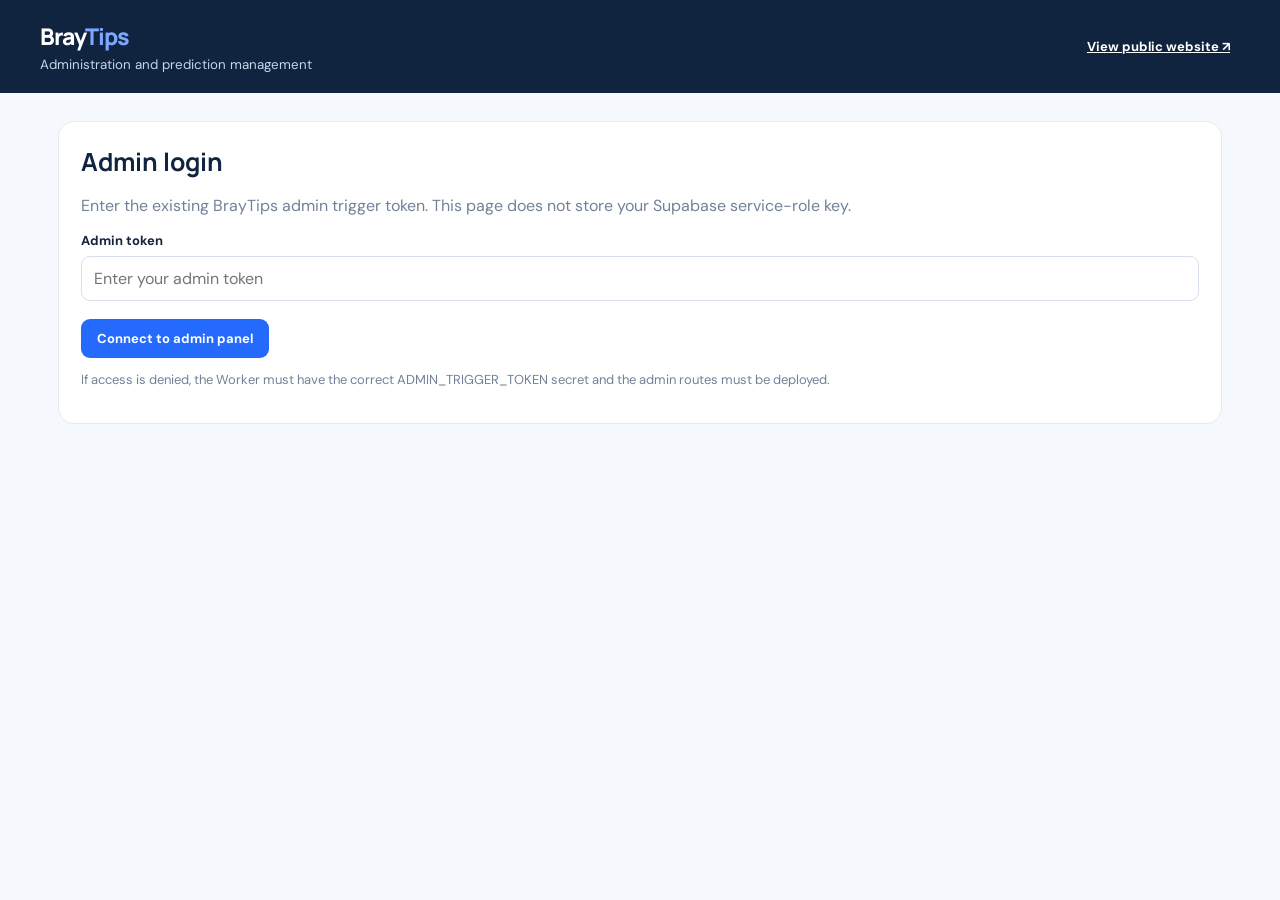
==== admin.html @ ca031e4a "Add files via upload" ====
<!DOCTYPE html>
<html lang="en">
<head>
<meta charset="UTF-8">
<meta name="viewport" content="width=device-width, initial-scale=1.0">
<title>BrayTips | Admin Panel</title>

<link rel="preconnect" href="https://fonts.googleapis.com">
<link rel="preconnect" href="https://fonts.gstatic.com" crossorigin>
<link href="https://fonts.googleapis.com/css2?family=DM+Sans:wght@400;500;600;700&family=Manrope:wght@400;500;600;700;800&display=swap" rel="stylesheet">

<style>
:root {
  --navy: #10233f;
  --navy2: #18395f;
  --blue: #246bfd;
  --blue-light: #eaf1ff;
  --ink: #15243a;
  --muted: #738198;
  --line: #e5ebf3;
  --surface: #ffffff;
  --page: #f5f8fc;
  --green: #16865c;
  --green-light: #e7f8ef;
  --red: #c63838;
  --red-light: #fff0f0;
  --amber: #a66a00;
  --amber-light: #fff5dc;
}

* { box-sizing: border-box; }

body {
  margin: 0;
  background: var(--page);
  color: var(--ink);
  font-family: "DM Sans", sans-serif;
}

button, input, select, textarea { font: inherit; }

button { cursor: pointer; }

.topbar {
  background: var(--navy);
  color: white;
  padding: 20px;
}

.topbar-inner {
  max-width: 1200px;
  margin: auto;
  display: flex;
  justify-content: space-between;
  align-items: center;
  gap: 16px;
  flex-wrap: wrap;
}

.brand {
  font: 800 23px "Manrope", sans-serif;
  letter-spacing: -0.8px;
}

.brand span { color: #7da7ff; }

.topbar small {
  display: block;
  margin-top: 4px;
  color: #c7d5e9;
}

.container {
  max-width: 1200px;
  margin: 28px auto;
  padding: 0 18px 40px;
}

.panel {
  background: var(--surface);
  border: 1px solid var(--line);
  border-radius: 16px;
  padding: 22px;
  margin-bottom: 22px;
}

h1, h2, h3 {
  font-family: "Manrope", sans-serif;
  color: var(--navy);
}

h1 { font-size: 25px; margin: 0 0 8px; }
h2 { font-size: 19px; margin: 0 0 18px; }
h3 { font-size: 15px; margin: 0 0 12px; }

.muted { color: var(--muted); }
.small { font-size: 13px; }

.grid {
  display: grid;
  grid-template-columns: repeat(3, minmax(0, 1fr));
  gap: 14px;
}

.stat {
  border: 1px solid var(--line);
  border-radius: 12px;
  padding: 16px;
  background: #fff;
}

.stat-label {
  color: var(--muted);
  font-size: 13px;
}

.stat-value {
  margin-top: 7px;
  font: 800 26px "Manrope", sans-serif;
  color: var(--navy);
}

.form-grid {
  display: grid;
  grid-template-columns: repeat(2, minmax(0, 1fr));
  gap: 16px;
}

.field {
  display: flex;
  flex-direction: column;
  gap: 7px;
  min-width: 0;
}

.field.full { grid-column: 1 / -1; }

label {
  font-size: 13px;
  font-weight: 700;
  color: var(--ink);
}

input, select, textarea {
  width: 100%;
  min-width: 0;
  border: 1px solid #d8e0eb;
  border-radius: 9px;
  padding: 11px 12px;
  background: white;
  color: var(--ink);
  outline: none;
}

input:focus, select:focus, textarea:focus {
  border-color: var(--blue);
  box-shadow: 0 0 0 3px rgba(36,107,253,.1);
}

textarea {
  resize: vertical;
  min-height: 90px;
}

.check-row {
  display: flex;
  align-items: center;
  gap: 10px;
}

.check-row input {
  width: 18px;
  height: 18px;
}

.check-row label { font-size: 14px; }

.actions {
  display: flex;
  gap: 10px;
  flex-wrap: wrap;
  margin-top: 18px;
}

.btn {
  border: 0;
  border-radius: 9px;
  padding: 11px 16px;
  font-weight: 700;
  font-size: 13px;
}

.btn-primary { background: var(--blue); color: white; }
.btn-primary:hover { background: #1456db; }
.btn-dark { background: var(--navy); color: white; }
.btn-light { background: var(--blue-light); color: var(--navy); }
.btn-success { background: var(--green-light); color: var(--green); }
.btn-danger { background: var(--red-light); color: var(--red); }
.btn:disabled { opacity: .5; cursor: not-allowed; }

.notice {
  padding: 12px 14px;
  border-radius: 10px;
  margin-bottom: 18px;
  font-size: 14px;
  display: none;
  overflow-wrap: anywhere;
}

.notice.success { display: block; background: var(--green-light); color: var(--green); }
.notice.error { display: block; background: var(--red-light); color: var(--red); }
.notice.info { display: block; background: var(--blue-light); color: var(--navy); }

.toolbar {
  display: flex;
  gap: 12px;
  align-items: center;
  justify-content: space-between;
  flex-wrap: wrap;
  margin-bottom: 16px;
}

.toolbar input, .toolbar select { max-width: 300px; }

.table-wrap {
  width: 100%;
  overflow-x: auto;
}

table {
  width: 100%;
  border-collapse: collapse;
  font-size: 13px;
}

th, td {
  text-align: left;
  padding: 13px 12px;
  border-bottom: 1px solid var(--line);
  vertical-align: top;
}

th {
  color: var(--muted);
  background: #f8faff;
  font-size: 11px;
  text-transform: uppercase;
  letter-spacing: .5px;
}

td { overflow-wrap: anywhere; }

.badge {
  display: inline-block;
  border-radius: 999px;
  padding: 5px 9px;
  font-size: 11px;
  font-weight: 800;
  white-space: nowrap;
}

.badge-pending { background: var(--amber-light); color: var(--amber); }
.badge-won { background: var(--green-light); color: var(--green); }
.badge-lost { background: var(--red-light); color: var(--red); }
.badge-void { background: #edf0f5; color: #536174; }
.badge-published { background: var(--green-light); color: var(--green); }
.badge-draft { background: #edf0f5; color: #536174; }

.card-list {
  display: grid;
  grid-template-columns: repeat(2, minmax(0, 1fr));
  gap: 14px;
}

.prediction-card {
  border: 1px solid var(--line);
  border-radius: 12px;
  padding: 16px;
  min-width: 0;
}

.prediction-card .selection {
  font: 800 17px "Manrope", sans-serif;
  margin: 8px 0;
  overflow-wrap: anywhere;
}

.prediction-card .meta {
  color: var(--muted);
  font-size: 12px;
  line-height: 1.8;
}

.card-actions {
  display: flex;
  flex-wrap: wrap;
  gap: 7px;
  margin-top: 13px;
}

.card-actions .btn { padding: 9px 11px; }

.hidden { display: none !important; }

hr {
  border: 0;
  border-top: 1px solid var(--line);
  margin: 20px 0;
}

@media (max-width: 700px) {
  .grid, .form-grid, .card-list { grid-template-columns: 1fr; }
  .field.full { grid-column: auto; }
  .panel { padding: 16px; }
  .container { padding: 0 12px 28px; margin-top: 16px; }
  h1 { font-size: 22px; }
}
</style>
</head>

<body>

<header class="topbar">
  <div class="topbar-inner">
    <div>
      <div class="brand">Bray<span>Tips</span></div>
      <small>Administration and prediction management</small>
    </div>

    <div class="actions" style="margin:0">
      <a href="/" style="color:white;font-size:13px;font-weight:700;padding:10px">
        View public website ↗
      </a>
      <button class="btn btn-light hidden" id="logoutButton" type="button">
        Log out
      </button>
    </div>
  </div>
</header>

<main class="container">

  <div id="notice" class="notice" role="status" aria-live="polite"></div>

  <!-- LOGIN -->
  <section class="panel" id="loginPanel">
    <h1>Admin login</h1>
    <p class="muted">
      Enter the existing BrayTips admin trigger token.
      This page does not store your Supabase service-role key.
    </p>

    <form id="loginForm">
      <div class="field">
        <label for="adminToken">Admin token</label>
        <input id="adminToken" type="password" required
          autocomplete="current-password"
          placeholder="Enter your admin token">
      </div>

      <div class="actions">
        <button class="btn btn-primary" type="submit">Connect to admin panel</button>
      </div>
    </form>

    <p class="small muted">
      If access is denied, the Worker must have the correct
      ADMIN_TRIGGER_TOKEN secret and the admin routes must be deployed.
    </p>
  </section>

  <!-- ADMIN -->
  <div id="adminPanel" class="hidden">

    <section class="panel">
      <h1>Admin dashboard</h1>
      <p class="muted">
        Manage predictions, publication status and match outcomes.
      </p>

      <div class="grid">
        <div class="stat">
          <div class="stat-label">Fixtures available</div>
          <div class="stat-value" id="statMatches">—</div>
        </div>
        <div class="stat">
          <div class="stat-label">Total predictions</div>
          <div class="stat-value" id="statPredictions">—</div>
        </div>
        <div class="stat">
          <div class="stat-label">Published predictions</div>
          <div class="stat-value" id="statPublished">—</div>
        </div>
      </div>

      <div class="actions">
        <button class="btn btn-light" id="refreshButton" type="button">
          Refresh data
        </button>
      </div>
    </section>

    <!-- CREATE / EDIT -->
    <section class="panel" id="editorPanel">
      <h2 id="formTitle">Create prediction</h2>

      <form id="predictionForm">
        <input type="hidden" id="predictionId">

        <div class="form-grid">

          <div class="field full">
            <label for="matchId">Fixture (optional)</label>
            <select id="matchId">
              <option value="">No fixture linked</option>
            </select>
          </div>

          <div class="field">
            <label for="predictionDate">Prediction date</label>
            <input type="date" id="predictionDate" required>
          </div>

          <div class="field">
            <label for="category">Category</label>
            <select id="category" required>
              <option value="winner_team">Match result / team market</option>
              <option value="over_under">Over / under goals</option>
              <option value="other">Other market</option>
            </select>
          </div>

          <div class="field">
            <label for="market">Market</label>
            <input id="market" required
              placeholder="e.g. Double chance">
          </div>

          <div class="field">
            <label for="selection">Prediction / selection</label>
            <input id="selection" required
              placeholder="e.g. Home team or draw">
          </div>

          <div class="field">
            <label for="odds">Decimal odds</label>
            <input id="odds" type="number" min="1.01"
              step="0.01" placeholder="e.g. 1.35">
          </div>

          <div class="field">
            <label for="probability">Estimated probability (%)</label>
            <input id="probability" type="number" min="0"
              max="100" step="0.1" placeholder="e.g. 72">
          </div>

          <div class="field">
            <label for="confidence">Confidence label</label>
            <select id="confidence">
              <option value="">Not specified</option>
              <option value="Low">Low</option>
              <option value="Medium">Medium</option>
              <option value="High">High</option>
            </select>
          </div>

          <div class="field">
            <label for="result">Result</label>
            <select id="result">
              <option value="pending">Pending</option>
              <option value="won">Won</option>
              <option value="lost">Lost</option>
              <option value="void">Void</option>
            </select>
          </div>

          <div class="field full">
            <label for="reasoning">Analysis / reasoning</label>
            <textarea id="reasoning"
              placeholder="Explain the statistical reasoning supporting this prediction."></textarea>
          </div>

          <div class="field full">
            <div class="check-row">
              <input type="checkbox" id="published">
              <label for="published">Publish this prediction on the public website</label>
            </div>
          </div>

        </div>

        <div class="actions">
          <button class="btn btn-primary" id="saveButton" type="submit">
            Save prediction
          </button>
          <button class="btn btn-light" id="clearButton" type="button">
            Clear form
          </button>
        </div>
      </form>
    </section>

    <!-- PREDICTION LIST -->
    <section class="panel">
      <h2>Manage predictions</h2>

      <div class="toolbar">
        <input id="searchInput" type="search"
          placeholder="Search selection, market or team">

        <select id="statusFilter" aria-label="Filter predictions">
          <option value="all">All predictions</option>
          <option value="published">Published</option>
          <option value="draft">Drafts</option>
          <option value="pending">Pending</option>
          <option value="won">Won</option>
          <option value="lost">Lost</option>
          <option value="void">Void</option>
        </select>
      </div>

      <div id="predictionList" class="card-list">
        <p class="muted">Connect to load predictions.</p>
      </div>
    </section>

    <!-- FIXTURES -->
    <section class="panel">
      <h2>Available fixtures</h2>
      <p class="muted small">
        Imported fixtures can be linked to predictions through the form above.
      </p>
      <div class="table-wrap">
        <table>
          <thead>
            <tr>
              <th>Fixture</th>
              <th>League</th>
              <th>Kickoff</th>
            </tr>
          </thead>
          <tbody id="fixtureList">
            <tr><td colspan="3">Connect to load fixtures.</td></tr>
          </tbody>
        </table>
      </div>
    </section>

  </div>
</main>

<script>
"use strict";

/*
 * BrayTips admin frontend.
 * The Worker remains responsible for authentication and database access.
 */
const API_BASE = "https://braytips-api.mushbrayden.workers.dev";

const $ = id => document.getElementById(id);

const state = {
  token: "",
  matches: [],
  predictions: [],
  slips: [],
  selections: []
};

function escapeHTML(value) {
  return String(value ?? "").replace(/[&<>"']/g, char => ({
    "&": "&amp;",
    "<": "&lt;",
    ">": "&gt;",
    '"': "&quot;",
    "'": "&#39;"
  })[char]);
}

function showNotice(message, type = "info") {
  const el = $("notice");
  el.textContent = message;
  el.className = "notice " + type;
  el.scrollIntoView({ behavior: "smooth", block: "nearest" });
}

function clearNotice() {
  $("notice").className = "notice";
  $("notice").textContent = "";
}

function formatDate(value) {
  if (!value) return "Not specified";

  const date = new Date(value);

  if (Number.isNaN(date.getTime())) return String(value);

  return date.toLocaleString("en-KE", {
    dateStyle: "medium",
    timeStyle: "short",
    timeZone: "Africa/Nairobi"
  });
}

function localDateString() {
  const parts = new Intl.DateTimeFormat("en-CA", {
    timeZone: "Africa/Nairobi",
    year: "numeric",
    month: "2-digit",
    day: "2-digit"
  }).formatToParts(new Date());

  const p = Object.fromEntries(parts.map(x => [x.type, x.value]));
  return `${p.year}-${p.month}-${p.day}`;
}

async function api(path, options = {}) {
  const headers = {
    "Content-Type": "application/json",
    ...(options.headers || {})
  };

  if (state.token) {
    headers["x-admin-token"] = state.token;
  }

  const response = await fetch(API_BASE + path, {
    ...options,
    headers
  });

  const text = await response.text();
  let data = {};

  try {
    data = text ? JSON.parse(text) : {};
  } catch {
    throw new Error("The Worker returned an invalid response.");
  }

  if (!response.ok || data.success === false) {
    throw new Error(data.error || data.message ||
      `Request failed (${response.status}).`);
  }

  return data;
}

function normalizeMatch(match) {
  return {
    ...match,
    id: match.id,
    home_team: match.home_team || "Home team",
    away_team: match.away_team || "Away team",
    league_name: match.league_name || "Unknown league"
  };
}

function normalizePrediction(prediction) {
  return {
    ...prediction,
    is_published: prediction.is_published === true ||
      prediction.is_published === "true",
    result: prediction.result || "pending"
  };
}

function getMatch(matchId) {
  return state.matches.find(m => String(m.id) === String(matchId));
}

function matchName(matchId) {
  const match = getMatch(matchId);

  return match
    ? `${match.home_team} vs ${match.away_team}`
    : "No linked fixture";
}

function badgeResult(result) {
  const allowed = ["pending", "won", "lost", "void"];
  const safeResult = allowed.includes(result) ? result : "pending";

  return `<span class="badge badge-${safeResult}">${safeResult.toUpperCase()}</span>`;
}

function badgePublication(published) {
  return published
    ? '<span class="badge badge-published">PUBLISHED</span>'
    : '<span class="badge badge-draft">DRAFT</span>';
}

function renderStats() {
  $("statMatches").textContent = state.matches.length;
  $("statPredictions").textContent = state.predictions.length;
  $("statPublished").textContent =
    state.predictions.filter(p => p.is_published).length;
}

function renderMatchOptions() {
  const select = $("matchId");
  const current = select.value;

  select.innerHTML =
    '<option value="">No fixture linked</option>' +
    state.matches.map(m => `
      <option value="${escapeHTML(m.id)}">
        ${escapeHTML(m.home_team)} vs ${escapeHTML(m.away_team)}
        — ${escapeHTML(m.league_name)}
      </option>
    `).join("");

  if (current) select.value = current;
}

function renderFixtures() {
  const tbody = $("fixtureList");

  if (!state.matches.length) {
    tbody.innerHTML =
      '<tr><td colspan="3">No fixtures found.</td></tr>';
    return;
  }

  tbody.innerHTML = state.matches
    .slice()
    .sort((a, b) =>
      new Date(a.kickoff_at || 0) - new Date(b.kickoff_at || 0)
    )
    .slice(0, 100)
    .map(m => `
      <tr>
        <td>
          <strong>${escapeHTML(m.home_team)} vs ${escapeHTML(m.away_team)}</strong>
        </td>
        <td>${escapeHTML(m.league_name)}</td>
        <td>${escapeHTML(formatDate(m.kickoff_at))}</td>
      </tr>
    `).join("");
}

function renderPredictions() {
  const list = $("predictionList");
  const query = $("searchInput").value.trim().toLowerCase();
  const filter = $("statusFilter").value;

  const filtered = state.predictions.filter(p => {
    const text = [
      p.market,
      p.selection,
      p.reasoning,
      matchName(p.match_id)
    ].join(" ").toLowerCase();

    if (query && !text.includes(query)) return false;
    if (filter === "published" && !p.is_published) return false;
    if (filter === "draft" && p.is_published) return false;
    if (["pending", "won", "lost", "void"].includes(filter) &&
        p.result !== filter) return false;

    return true;
  });

  if (!filtered.length) {
    list.innerHTML =
      '<p class="muted">No predictions match this filter.</p>';
    return;
  }

  list.innerHTML = filtered.map(p => `
    <article class="prediction-card">
      <div style="display:flex;justify-content:space-between;gap:8px;flex-wrap:wrap">
        ${badgePublication(p.is_published)}
        ${badgeResult(p.result)}
      </div>

      <div class="selection">${escapeHTML(p.selection)}</div>

      <div class="meta">
        <div><strong>Fixture:</strong> ${escapeHTML(matchName(p.match_id))}</div>
        <div><strong>Market:</strong> ${escapeHTML(p.market)}</div>
        <div><strong>Odds:</strong> ${p.decimal_odds == null
          ? "Not set" : escapeHTML(Number(p.decimal_odds).toFixed(2))}</div>
        <div><strong>Category:</strong> ${escapeHTML(p.category)}</div>
        <div><strong>Confidence:</strong> ${escapeHTML(p.confidence_label || "Not specified")}</div>
        <div><strong>Probability:</strong> ${p.estimated_probability == null
          ? "Not specified"
          : escapeHTML((Number(p.estimated_probability) * 100).toFixed(1) + "%")}</div>
        <div><strong>Date:</strong> ${escapeHTML(p.prediction_date || "Not specified")}</div>
      </div>

      ${p.reasoning ? `
        <hr>
        <div class="small">${escapeHTML(p.reasoning)}</div>
      ` : ""}

      <div class="card-actions">
        <button class="btn btn-light" type="button"
          data-action="edit" data-id="${escapeHTML(p.id)}">
          Edit
        </button>

        <button class="btn ${p.is_published ? "btn-light" : "btn-success"}"
          type="button" data-action="publish" data-id="${escapeHTML(p.id)}"
          data-published="${p.is_published}">
          ${p.is_published ? "Unpublish" : "Publish"}
        </button>

        ${p.result === "pending" ? `
          <button class="btn btn-success" type="button"
            data-action="settle" data-result="won"
            data-id="${escapeHTML(p.id)}">Won</button>

          <button class="btn btn-danger" type="button"
            data-action="settle" data-result="lost"
            data-id="${escapeHTML(p.id)}">Lost</button>

          <button class="btn btn-light" type="button"
            data-action="settle" data-result="void"
            data-id="${escapeHTML(p.id)}">Void</button>
        ` : ""}
      </div>
    </article>
  `).join("");
}

function resetForm() {
  $("predictionForm").reset();
  $("predictionId").value = "";
  $("predictionDate").value = localDateString();
  $("result").value = "pending";
  $("published").checked = false;
  $("formTitle").textContent = "Create prediction";
  $("saveButton").textContent = "Save prediction";
}

function editPrediction(id) {
  const p = state.predictions.find(x => String(x.id) === String(id));

  if (!p) {
    showNotice("Prediction not found. Refresh and try again.", "error");
    return;
  }

  $("predictionId").value = p.id;
  $("matchId").value = p.match_id == null ? "" : String(p.match_id);
  $("predictionDate").value = p.prediction_date || localDateString();
  $("category").value = p.category || "other";
  $("market").value = p.market || "";
  $("selection").value = p.selection || "";
  $("odds").value = p.decimal_odds ?? "";
  $("probability").value = p.estimated_probability == null
    ? "" : Number(p.estimated_probability) * 100;
  $("confidence").value = p.confidence_label || "";
  $("result").value = p.result || "pending";
  $("reasoning").value = p.reasoning || "";
  $("published").checked = p.is_published;

  $("formTitle").textContent = `Edit prediction #${p.id}`;
  $("saveButton").textContent = "Update prediction";

  $("editorPanel").scrollIntoView({ behavior: "smooth" });
}

async function loadAdminData() {
  clearNotice();
  $("refreshButton").disabled = true;

  try {
    const data = await api("/api/admin/data");

    state.matches = (data.matches || []).map(normalizeMatch);
    state.predictions = (data.predictions || []).map(normalizePrediction);
    state.slips = data.slips || [];
    state.selections = data.selections || [];

    renderStats();
    renderMatchOptions();
    renderFixtures();
    renderPredictions();

    showNotice("Admin data loaded successfully.", "success");
  } catch (error) {
    showNotice(error.message, "error");
  } finally {
    $("refreshButton").disabled = false;
  }
}

async function savePrediction(event) {
  event.preventDefault();
  clearNotice();

  const id = $("predictionId").value;
  const oddsText = $("odds").value.trim();
  const probabilityText = $("probability").value.trim();

  const odds = oddsText === "" ? null : Number(oddsText);
  const probabilityPercent =
    probabilityText === "" ? null : Number(probabilityText);

  if (odds !== null && (!Number.isFinite(odds) || odds <= 1)) {
    showNotice("Decimal odds must be greater than 1.00.", "error");
    return;
  }

  if (probabilityPercent !== null &&
      (!Number.isFinite(probabilityPercent) ||
       probabilityPercent < 0 || probabilityPercent > 100)) {
    showNotice("Probability must be between 0 and 100.", "error");
    return;
  }

  const payload = {
    id: id || null,
    match_id: $("matchId").value || null,
    prediction_date: $("predictionDate").value,
    category: $("category").value,
    market: $("market").value.trim(),
    selection: $("selection").value.trim(),
    decimal_odds: odds,
    estimated_probability: probabilityPercent === null
      ? null : probabilityPercent / 100,
    confidence_label: $("confidence").value || null,
    reasoning: $("reasoning").value.trim(),
    result: $("result").value,
    is_published: $("published").checked
  };

  if (!payload.market || !payload.selection) {
    showNotice("Enter both the market and the prediction.", "error");
    return;
  }

  $("saveButton").disabled = true;
  $("saveButton").textContent = "Saving…";

  try {
    await api("/api/admin/predictions", {
      method: "POST",
      body: JSON.stringify(payload)
    });

    resetForm();
    await loadAdminData();
    showNotice("Prediction saved successfully.", "success");
  } catch (error) {
    showNotice(error.message, "error");
  } finally {
    $("saveButton").disabled = false;
    $("saveButton").textContent = $("predictionId").value
      ? "Update prediction" : "Save prediction";
  }
}

async function togglePublication(id, currentlyPublished) {
  const p = state.predictions.find(x => String(x.id) === String(id));
  if (!p) return;

  const action = currentlyPublished ? "unpublish" : "publish";

  if (!confirm(`Are you sure you want to ${action} this prediction?`)) {
    return;
  }

  try {
    await api("/api/admin/predictions", {
      method: "POST",
      body: JSON.stringify({
        ...p,
        id: p.id,
        is_published: !currentlyPublished
      })
    });

    await loadAdminData();
    showNotice(`Prediction ${action}ed successfully.`, "success");
  } catch (error) {
    showNotice(error.message, "error");
  }
}

async function settlePrediction(id, result) {
  if (!["won", "lost", "void"].includes(result)) return;

  if (!confirm(`Set prediction #${id} to ${result.toUpperCase()}?`)) {
    return;
  }

  try {
    await api("/api/admin/predictions/settle", {
      method: "POST",
      body: JSON.stringify({ id, result })
    });

    await loadAdminData();
    showNotice(`Prediction settled as ${result.toUpperCase()}.`, "success");
  } catch (error) {
    showNotice(error.message, "error");
  }
}

function handlePredictionActions(event) {
  const button = event.target.closest("button[data-action]");
  if (!button) return;

  const { action, id } = button.dataset;

  if (action === "edit") {
    editPrediction(id);
  } else if (action === "publish") {
    togglePublication(id, button.dataset.published === "true");
  } else if (action === "settle") {
    settlePrediction(id, button.dataset.result);
  }
}

async function login(event) {
  event.preventDefault();

  const token = $("adminToken").value.trim();

  if (!token) {
    showNotice("Enter your admin token.", "error");
    return;
  }

  state.token = token;

  try {
    await loadAdminData();

    // Only show the admin interface if the protected request succeeded.
    if ($("notice").classList.contains("error")) {
      state.token = "";
      return;
    }

    $("loginPanel").classList.add("hidden");
    $("adminPanel").classList.remove("hidden");
    $("logoutButton").classList.remove("hidden");
    $("adminToken").value = "";
  } catch (error) {
    state.token = "";
    showNotice(error.message, "error");
  }
}

function logout() {
  state.token = "";
  state.matches = [];
  state.predictions = [];
  state.slips = [];
  state.selections = [];

  $("adminPanel").classList.add("hidden");
  $("loginPanel").classList.remove("hidden");
  $("logoutButton").classList.add("hidden");

  resetForm();
  clearNotice();
}

$("loginForm").addEventListener("submit", login);
$("predictionForm").addEventListener("submit", savePrediction);
$("clearButton").addEventListener("click", resetForm);
$("refreshButton").addEventListener("click", loadAdminData);
$("logoutButton").addEventListener("click", logout);
$("predictionList").addEventListener("click", handlePredictionActions);
$("searchInput").addEventListener("input", renderPredictions);
$("statusFilter").addEventListener("change", renderPredictions);

resetForm();
</script>

</body>
</html>
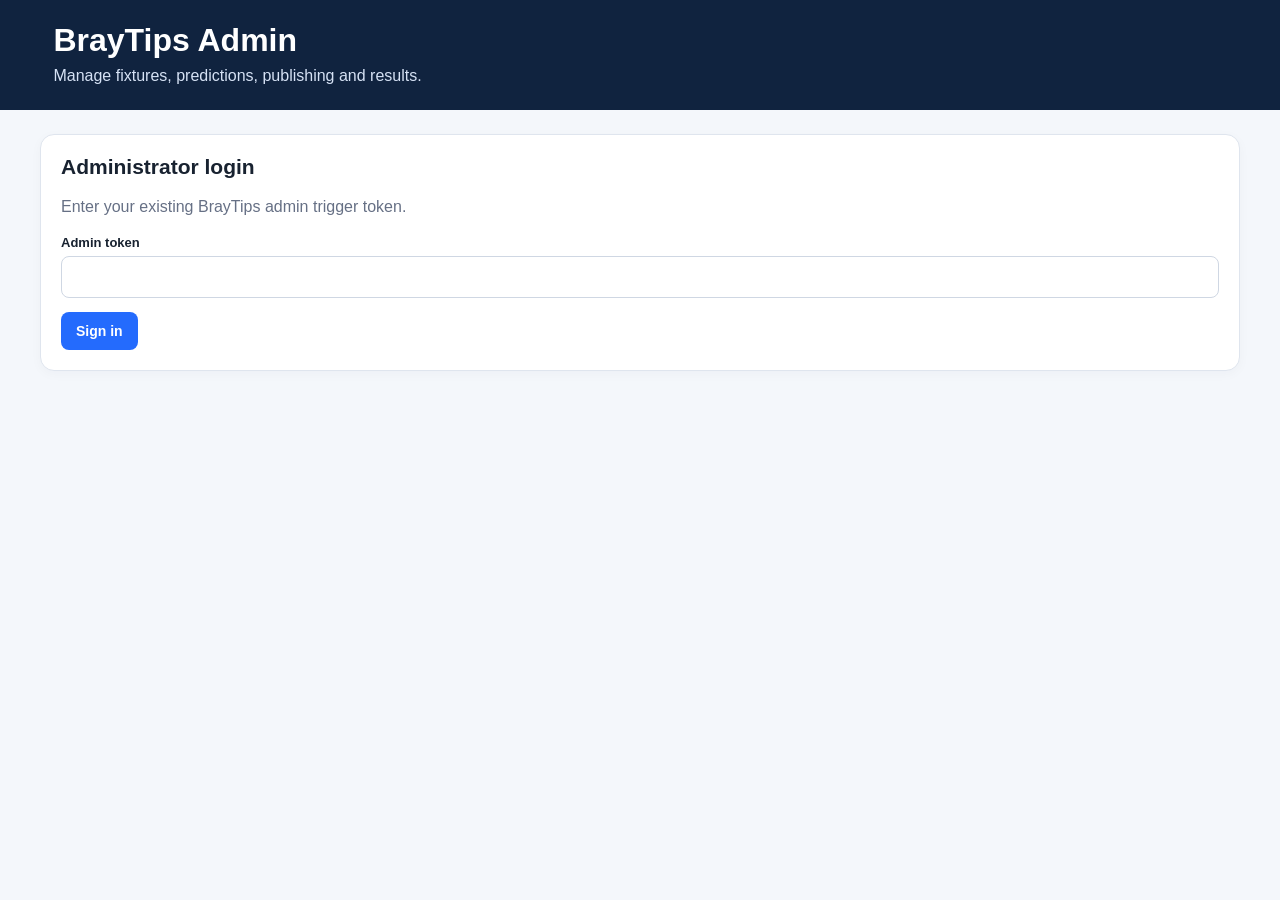
==== commit 90bf612d: "Update admin.html" ====
--- a/admin.html
+++ b/admin.html
@@ -2,468 +2,304 @@
 <html lang="en">
 <head>
 <meta charset="UTF-8">
-<meta name="viewport" content="width=device-width, initial-scale=1.0">
-<title>BrayTips | Admin Panel</title>
-
-<link rel="preconnect" href="https://fonts.googleapis.com">
-<link rel="preconnect" href="https://fonts.gstatic.com" crossorigin>
-<link href="https://fonts.googleapis.com/css2?family=DM+Sans:wght@400;500;600;700&family=Manrope:wght@400;500;600;700;800&display=swap" rel="stylesheet">
-
+<meta name="viewport" content="width=device-width, initial-scale=1">
+<title>BrayTips | Admin Dashboard</title>
 <style>
 :root {
   --navy: #10233f;
-  --navy2: #18395f;
   --blue: #246bfd;
-  --blue-light: #eaf1ff;
-  --ink: #15243a;
-  --muted: #738198;
-  --line: #e5ebf3;
-  --surface: #ffffff;
-  --page: #f5f8fc;
-  --green: #16865c;
-  --green-light: #e7f8ef;
-  --red: #c63838;
-  --red-light: #fff0f0;
-  --amber: #a66a00;
-  --amber-light: #fff5dc;
-}
-
+  --pale: #f3f7ff;
+  --white: #fff;
+  --text: #182230;
+  --muted: #667085;
+  --border: #dfe5ee;
+  --green: #16804a;
+  --red: #c62828;
+  --orange: #b45309;
+}
 * { box-sizing: border-box; }
-
 body {
   margin: 0;
-  background: var(--page);
-  color: var(--ink);
-  font-family: "DM Sans", sans-serif;
-}
-
-button, input, select, textarea { font: inherit; }
-
-button { cursor: pointer; }
-
-.topbar {
+  background: #f4f7fb;
+  color: var(--text);
+  font-family: Arial, sans-serif;
+}
+header {
   background: var(--navy);
   color: white;
+  padding: 22px 16px;
+}
+.header-inner, main {
+  width: min(1200px, 94%);
+  margin: auto;
+}
+header h1 { margin: 0 0 5px; }
+header p { margin: 0; color: #d6e2f5; }
+main { padding: 24px 0 50px; }
+.card {
+  background: white;
+  border: 1px solid var(--border);
+  border-radius: 14px;
   padding: 20px;
-}
-
-.topbar-inner {
-  max-width: 1200px;
-  margin: auto;
-  display: flex;
-  justify-content: space-between;
-  align-items: center;
-  gap: 16px;
-  flex-wrap: wrap;
-}
-
-.brand {
-  font: 800 23px "Manrope", sans-serif;
-  letter-spacing: -0.8px;
-}
-
-.brand span { color: #7da7ff; }
-
-.topbar small {
-  display: block;
-  margin-top: 4px;
-  color: #c7d5e9;
-}
-
-.container {
-  max-width: 1200px;
-  margin: 28px auto;
-  padding: 0 18px 40px;
-}
-
-.panel {
-  background: var(--surface);
-  border: 1px solid var(--line);
-  border-radius: 16px;
-  padding: 22px;
-  margin-bottom: 22px;
-}
-
-h1, h2, h3 {
-  font-family: "Manrope", sans-serif;
-  color: var(--navy);
-}
-
-h1 { font-size: 25px; margin: 0 0 8px; }
-h2 { font-size: 19px; margin: 0 0 18px; }
-h3 { font-size: 15px; margin: 0 0 12px; }
-
+  margin-bottom: 20px;
+  box-shadow: 0 3px 12px #10233f08;
+}
+h2 { margin: 0 0 16px; font-size: 21px; }
+h3 { margin: 0 0 12px; font-size: 17px; }
+p { line-height: 1.5; }
 .muted { color: var(--muted); }
-.small { font-size: 13px; }
-
 .grid {
   display: grid;
   grid-template-columns: repeat(3, minmax(0, 1fr));
   gap: 14px;
 }
-
 .stat {
-  border: 1px solid var(--line);
-  border-radius: 12px;
+  background: var(--pale);
+  border: 1px solid #e2eaff;
+  border-radius: 10px;
   padding: 16px;
-  background: #fff;
-}
-
-.stat-label {
-  color: var(--muted);
-  font-size: 13px;
-}
-
-.stat-value {
-  margin-top: 7px;
-  font: 800 26px "Manrope", sans-serif;
+}
+.stat strong {
+  display: block;
+  font-size: 28px;
   color: var(--navy);
-}
-
-.form-grid {
+  margin-top: 8px;
+}
+.row {
   display: grid;
   grid-template-columns: repeat(2, minmax(0, 1fr));
-  gap: 16px;
-}
-
-.field {
-  display: flex;
-  flex-direction: column;
-  gap: 7px;
-  min-width: 0;
-}
-
-.field.full { grid-column: 1 / -1; }
-
+  gap: 14px;
+}
+.field { margin-bottom: 14px; }
 label {
+  display: block;
+  font-weight: 700;
   font-size: 13px;
-  font-weight: 700;
-  color: var(--ink);
-}
-
+  margin-bottom: 6px;
+}
 input, select, textarea {
   width: 100%;
-  min-width: 0;
-  border: 1px solid #d8e0eb;
-  border-radius: 9px;
-  padding: 11px 12px;
+  border: 1px solid #cfd7e3;
+  border-radius: 8px;
+  padding: 11px;
+  font: inherit;
   background: white;
-  color: var(--ink);
-  outline: none;
-}
-
-input:focus, select:focus, textarea:focus {
-  border-color: var(--blue);
-  box-shadow: 0 0 0 3px rgba(36,107,253,.1);
-}
-
-textarea {
-  resize: vertical;
-  min-height: 90px;
-}
-
-.check-row {
-  display: flex;
-  align-items: center;
-  gap: 10px;
-}
-
-.check-row input {
-  width: 18px;
-  height: 18px;
-}
-
-.check-row label { font-size: 14px; }
-
+  color: var(--text);
+}
+textarea { min-height: 90px; resize: vertical; }
+button {
+  border: 0;
+  border-radius: 8px;
+  padding: 11px 15px;
+  font-weight: 700;
+  font-size: 14px;
+  cursor: pointer;
+}
+button:disabled { opacity: .55; cursor: not-allowed; }
+.btn-primary { background: var(--blue); color: white; }
+.btn-dark { background: var(--navy); color: white; }
+.btn-light { background: #edf2f8; color: var(--navy); }
+.btn-green { background: #e5f7ed; color: #126b3d; }
+.btn-red { background: #ffebeb; color: #a51d1d; }
 .actions {
   display: flex;
-  gap: 10px;
+  gap: 9px;
   flex-wrap: wrap;
-  margin-top: 18px;
-}
-
-.btn {
-  border: 0;
-  border-radius: 9px;
-  padding: 11px 16px;
-  font-weight: 700;
-  font-size: 13px;
-}
-
-.btn-primary { background: var(--blue); color: white; }
-.btn-primary:hover { background: #1456db; }
-.btn-dark { background: var(--navy); color: white; }
-.btn-light { background: var(--blue-light); color: var(--navy); }
-.btn-success { background: var(--green-light); color: var(--green); }
-.btn-danger { background: var(--red-light); color: var(--red); }
-.btn:disabled { opacity: .5; cursor: not-allowed; }
-
+  align-items: center;
+}
 .notice {
-  padding: 12px 14px;
-  border-radius: 10px;
-  margin-bottom: 18px;
-  font-size: 14px;
   display: none;
+  border-radius: 8px;
+  padding: 12px;
+  margin: 12px 0;
+  line-height: 1.5;
   overflow-wrap: anywhere;
 }
-
-.notice.success { display: block; background: var(--green-light); color: var(--green); }
-.notice.error { display: block; background: var(--red-light); color: var(--red); }
-.notice.info { display: block; background: var(--blue-light); color: var(--navy); }
-
-.toolbar {
+.notice.show { display: block; }
+.notice.success { background: #e8f7ee; color: #146c3b; }
+.notice.error { background: #ffeded; color: #a51d1d; }
+.notice.info { background: #eaf1ff; color: #1749a2; }
+.checkbox {
   display: flex;
-  gap: 12px;
+  gap: 8px;
   align-items: center;
-  justify-content: space-between;
-  flex-wrap: wrap;
-  margin-bottom: 16px;
-}
-
-.toolbar input, .toolbar select { max-width: 300px; }
-
-.table-wrap {
-  width: 100%;
-  overflow-x: auto;
-}
-
+  font-weight: 400;
+}
+.checkbox input { width: auto; }
+.table-wrap { overflow-x: auto; }
 table {
   width: 100%;
   border-collapse: collapse;
+  min-width: 700px;
+}
+th, td {
+  border-bottom: 1px solid var(--border);
+  padding: 11px 9px;
+  text-align: left;
+  vertical-align: top;
   font-size: 13px;
 }
-
-th, td {
-  text-align: left;
-  padding: 13px 12px;
-  border-bottom: 1px solid var(--line);
-  vertical-align: top;
-}
-
-th {
-  color: var(--muted);
-  background: #f8faff;
-  font-size: 11px;
-  text-transform: uppercase;
-  letter-spacing: .5px;
-}
-
-td { overflow-wrap: anywhere; }
-
+th { background: #f7f9fc; }
+td .actions { gap: 5px; }
+td button { padding: 7px 9px; font-size: 12px; }
 .badge {
   display: inline-block;
-  border-radius: 999px;
-  padding: 5px 9px;
+  border-radius: 20px;
+  padding: 4px 8px;
   font-size: 11px;
-  font-weight: 800;
-  white-space: nowrap;
-}
-
-.badge-pending { background: var(--amber-light); color: var(--amber); }
-.badge-won { background: var(--green-light); color: var(--green); }
-.badge-lost { background: var(--red-light); color: var(--red); }
-.badge-void { background: #edf0f5; color: #536174; }
-.badge-published { background: var(--green-light); color: var(--green); }
-.badge-draft { background: #edf0f5; color: #536174; }
-
-.card-list {
-  display: grid;
-  grid-template-columns: repeat(2, minmax(0, 1fr));
-  gap: 14px;
-}
-
-.prediction-card {
-  border: 1px solid var(--line);
-  border-radius: 12px;
-  padding: 16px;
-  min-width: 0;
-}
-
-.prediction-card .selection {
-  font: 800 17px "Manrope", sans-serif;
-  margin: 8px 0;
-  overflow-wrap: anywhere;
-}
-
-.prediction-card .meta {
-  color: var(--muted);
-  font-size: 12px;
-  line-height: 1.8;
-}
-
-.card-actions {
-  display: flex;
-  flex-wrap: wrap;
-  gap: 7px;
-  margin-top: 13px;
-}
-
-.card-actions .btn { padding: 9px 11px; }
-
+  font-weight: 700;
+  background: #edf2f8;
+}
+.badge.green { background: #e1f6e9; color: #116b39; }
+.badge.orange { background: #fff1d6; color: #8a5100; }
 .hidden { display: none !important; }
-
-hr {
-  border: 0;
-  border-top: 1px solid var(--line);
-  margin: 20px 0;
-}
-
-@media (max-width: 700px) {
-  .grid, .form-grid, .card-list { grid-template-columns: 1fr; }
-  .field.full { grid-column: auto; }
-  .panel { padding: 16px; }
-  .container { padding: 0 12px 28px; margin-top: 16px; }
-  h1 { font-size: 22px; }
+small { color: var(--muted); }
+@media(max-width:700px) {
+  .grid { grid-template-columns: 1fr; }
+  .row { grid-template-columns: 1fr; }
+  .card { padding: 15px; }
+  .actions button { flex: 1 1 auto; }
 }
 </style>
 </head>
-
 <body>
 
-<header class="topbar">
-  <div class="topbar-inner">
-    <div>
-      <div class="brand">Bray<span>Tips</span></div>
-      <small>Administration and prediction management</small>
-    </div>
-
-    <div class="actions" style="margin:0">
-      <a href="/" style="color:white;font-size:13px;font-weight:700;padding:10px">
-        View public website ↗
-      </a>
-      <button class="btn btn-light hidden" id="logoutButton" type="button">
-        Log out
-      </button>
-    </div>
+<header>
+  <div class="header-inner">
+    <h1>BrayTips Admin</h1>
+    <p>Manage fixtures, predictions, publishing and results.</p>
   </div>
 </header>
 
-<main class="container">
-
-  <div id="notice" class="notice" role="status" aria-live="polite"></div>
-
-  <!-- LOGIN -->
-  <section class="panel" id="loginPanel">
-    <h1>Admin login</h1>
-    <p class="muted">
-      Enter the existing BrayTips admin trigger token.
-      This page does not store your Supabase service-role key.
-    </p>
+<main>
+  <section id="loginCard" class="card">
+    <h2>Administrator login</h2>
+    <p class="muted">Enter your existing BrayTips admin trigger token.</p>
 
     <form id="loginForm">
       <div class="field">
         <label for="adminToken">Admin token</label>
-        <input id="adminToken" type="password" required
-          autocomplete="current-password"
-          placeholder="Enter your admin token">
+        <input id="adminToken" type="password" autocomplete="current-password" required>
       </div>
-
-      <div class="actions">
-        <button class="btn btn-primary" type="submit">Connect to admin panel</button>
+      <button class="btn-primary" type="submit" id="loginButton">Sign in</button>
+    </form>
+    <div id="loginStatus" class="notice" role="status" aria-live="polite"></div>
+  </section>
+
+  <div id="adminPanel" class="hidden">
+    <section class="card">
+      <div class="actions" style="justify-content:space-between">
+        <div>
+          <h2 style="margin-bottom:5px">Dashboard</h2>
+          <p class="muted" style="margin-top:0">BrayTips automation and prediction management.</p>
+        </div>
+        <button id="logoutButton" class="btn-light" type="button">Log out</button>
       </div>
-    </form>
-
-    <p class="small muted">
-      If access is denied, the Worker must have the correct
-      ADMIN_TRIGGER_TOKEN secret and the admin routes must be deployed.
-    </p>
-  </section>
-
-  <!-- ADMIN -->
-  <div id="adminPanel" class="hidden">
-
-    <section class="panel">
-      <h1>Admin dashboard</h1>
-      <p class="muted">
-        Manage predictions, publication status and match outcomes.
-      </p>
+
+      <div id="pageStatus" class="notice" role="status" aria-live="polite"></div>
 
       <div class="grid">
         <div class="stat">
-          <div class="stat-label">Fixtures available</div>
-          <div class="stat-value" id="statMatches">—</div>
+          Total fixtures
+          <strong id="fixtureCount">0</strong>
         </div>
         <div class="stat">
-          <div class="stat-label">Total predictions</div>
-          <div class="stat-value" id="statPredictions">—</div>
+          Total predictions
+          <strong id="predictionCount">0</strong>
         </div>
         <div class="stat">
-          <div class="stat-label">Published predictions</div>
-          <div class="stat-value" id="statPublished">—</div>
+          Published predictions
+          <strong id="publishedCount">0</strong>
         </div>
       </div>
 
+      <h3 style="margin-top:22px">Automation controls</h3>
+      <p class="muted">
+        Enrichment fetches supporting team data. Prediction generation uses
+        saved data and creates draft predictions. Review them before publishing.
+        API-Football requests are limited, so run enrichment sparingly.
+      </p>
+
       <div class="actions">
-        <button class="btn btn-light" id="refreshButton" type="button">
-          Refresh data
-        </button>
+        <button class="btn-dark" id="enrichButton" type="button">Enrich Match Data</button>
+        <button class="btn-primary" id="generateButton" type="button">Generate Predictions</button>
+        <button class="btn-light" id="refreshButton" type="button">Refresh Data</button>
       </div>
+
+      <div id="automationStatus" class="notice" role="status" aria-live="polite"></div>
     </section>
 
-    <!-- CREATE / EDIT -->
-    <section class="panel" id="editorPanel">
+    <section class="card">
       <h2 id="formTitle">Create prediction</h2>
+      <p class="muted">Save a prediction and review it before publishing.</p>
 
       <form id="predictionForm">
         <input type="hidden" id="predictionId">
 
-        <div class="form-grid">
-
-          <div class="field full">
-            <label for="matchId">Fixture (optional)</label>
-            <select id="matchId">
-              <option value="">No fixture linked</option>
-            </select>
-          </div>
-
+        <div class="field">
+          <label for="matchId">Fixture</label>
+          <select id="matchId">
+            <option value="">No linked fixture</option>
+          </select>
+        </div>
+
+        <div class="row">
           <div class="field">
             <label for="predictionDate">Prediction date</label>
-            <input type="date" id="predictionDate" required>
+            <input id="predictionDate" type="date" required>
           </div>
-
           <div class="field">
             <label for="category">Category</label>
             <select id="category" required>
-              <option value="winner_team">Match result / team market</option>
-              <option value="over_under">Over / under goals</option>
-              <option value="other">Other market</option>
+              <option value="2_odds">2 Odds</option>
+              <option value="5_odds">5 Odds</option>
+              <option value="10_odds">10 Odds</option>
+              <option value="over_under">Over/Under</option>
+              <option value="daily_3_team">Daily 3-Team</option>
+              <option value="single">Single Prediction</option>
             </select>
           </div>
-
+        </div>
+
+        <div class="row">
           <div class="field">
             <label for="market">Market</label>
-            <input id="market" required
-              placeholder="e.g. Double chance">
+            <select id="market" required>
+              <option value="1x2">Match Result (1X2)</option>
+              <option value="double_chance">Double Chance</option>
+              <option value="draw_no_bet">Draw No Bet</option>
+              <option value="over_under">Over/Under Goals</option>
+              <option value="btts">Both Teams To Score</option>
+              <option value="team_goals">Team Goals</option>
+              <option value="other">Other</option>
+            </select>
           </div>
-
           <div class="field">
-            <label for="selection">Prediction / selection</label>
-            <input id="selection" required
-              placeholder="e.g. Home team or draw">
+            <label for="selection">Selection</label>
+            <input id="selection" required placeholder="e.g. Home win or Over 1.5 goals">
           </div>
-
+        </div>
+
+        <div class="row">
           <div class="field">
             <label for="odds">Decimal odds</label>
-            <input id="odds" type="number" min="1.01"
-              step="0.01" placeholder="e.g. 1.35">
+            <input id="odds" type="number" min="1.01" max="1000" step="0.01" required placeholder="e.g. 1.85">
           </div>
-
           <div class="field">
             <label for="probability">Estimated probability (%)</label>
-            <input id="probability" type="number" min="0"
-              max="100" step="0.1" placeholder="e.g. 72">
+            <input id="probability" type="number" min="1" max="99" step="1" placeholder="e.g. 65">
           </div>
-
+        </div>
+
+        <div class="row">
           <div class="field">
-            <label for="confidence">Confidence label</label>
+            <label for="confidence">Confidence</label>
             <select id="confidence">
-              <option value="">Not specified</option>
-              <option value="Low">Low</option>
-              <option value="Medium">Medium</option>
-              <option value="High">High</option>
+              <option value="low">Low</option>
+              <option value="medium" selected>Medium</option>
+              <option value="high">High</option>
             </select>
           </div>
-
           <div class="field">
             <label for="result">Result</label>
             <select id="result">
@@ -473,607 +309,606 @@
               <option value="void">Void</option>
             </select>
           </div>
-
-          <div class="field full">
-            <label for="reasoning">Analysis / reasoning</label>
-            <textarea id="reasoning"
-              placeholder="Explain the statistical reasoning supporting this prediction."></textarea>
-          </div>
-
-          <div class="field full">
-            <div class="check-row">
-              <input type="checkbox" id="published">
-              <label for="published">Publish this prediction on the public website</label>
-            </div>
-          </div>
-
-        </div>
+        </div>
+
+        <div class="field">
+          <label for="reasoning">Reasoning / analysis</label>
+          <textarea id="reasoning" placeholder="Explain the supporting form, statistics and reasoning."></textarea>
+        </div>
+
+        <label class="checkbox field">
+          <input id="published" type="checkbox">
+          Publish this prediction immediately
+        </label>
 
         <div class="actions">
-          <button class="btn btn-primary" id="saveButton" type="submit">
-            Save prediction
-          </button>
-          <button class="btn btn-light" id="clearButton" type="button">
-            Clear form
-          </button>
+          <button class="btn-primary" type="submit" id="saveButton">Save prediction</button>
+          <button class="btn-light" type="button" id="cancelEditButton">Clear form</button>
         </div>
       </form>
+
+      <div id="formStatus" class="notice" role="status" aria-live="polite"></div>
     </section>
 
-    <!-- PREDICTION LIST -->
-    <section class="panel">
+    <section class="card">
       <h2>Manage predictions</h2>
-
-      <div class="toolbar">
-        <input id="searchInput" type="search"
-          placeholder="Search selection, market or team">
-
-        <select id="statusFilter" aria-label="Filter predictions">
+      <div class="actions" style="margin-bottom:12px">
+        <select id="predictionFilter" aria-label="Filter predictions" style="max-width:240px">
           <option value="all">All predictions</option>
           <option value="published">Published</option>
           <option value="draft">Drafts</option>
-          <option value="pending">Pending</option>
-          <option value="won">Won</option>
-          <option value="lost">Lost</option>
-          <option value="void">Void</option>
+          <option value="pending">Pending results</option>
         </select>
       </div>
-
-      <div id="predictionList" class="card-list">
-        <p class="muted">Connect to load predictions.</p>
-      </div>
-    </section>
-
-    <!-- FIXTURES -->
-    <section class="panel">
-      <h2>Available fixtures</h2>
-      <p class="muted small">
-        Imported fixtures can be linked to predictions through the form above.
-      </p>
       <div class="table-wrap">
         <table>
           <thead>
             <tr>
               <th>Fixture</th>
-              <th>League</th>
-              <th>Kickoff</th>
+              <th>Market / Selection</th>
+              <th>Odds</th>
+              <th>Category</th>
+              <th>Status</th>
+              <th>Result</th>
+              <th>Actions</th>
             </tr>
           </thead>
-          <tbody id="fixtureList">
-            <tr><td colspan="3">Connect to load fixtures.</td></tr>
+          <tbody id="predictionsTable">
+            <tr><td colspan="7">Sign in to load predictions.</td></tr>
           </tbody>
         </table>
       </div>
     </section>
 
+    <section class="card">
+      <h2>Available fixtures</h2>
+      <div class="table-wrap">
+        <table>
+          <thead>
+            <tr>
+              <th>Date / Time</th>
+              <th>Fixture</th>
+              <th>League</th>
+              <th>Saved team data</th>
+            </tr>
+          </thead>
+          <tbody id="fixturesTable">
+            <tr><td colspan="4">No fixtures loaded.</td></tr>
+          </tbody>
+        </table>
+      </div>
+    </section>
   </div>
 </main>
 
 <script>
-"use strict";
-
-/*
- * BrayTips admin frontend.
- * The Worker remains responsible for authentication and database access.
- */
-const API_BASE = "https://braytips-api.mushbrayden.workers.dev";
-
-const $ = id => document.getElementById(id);
-
-const state = {
-  token: "",
-  matches: [],
-  predictions: [],
-  slips: [],
-  selections: []
-};
-
-function escapeHTML(value) {
-  return String(value ?? "").replace(/[&<>"']/g, char => ({
-    "&": "&amp;",
-    "<": "&lt;",
-    ">": "&gt;",
-    '"': "&quot;",
-    "'": "&#39;"
-  })[char]);
-}
-
-function showNotice(message, type = "info") {
-  const el = $("notice");
-  el.textContent = message;
-  el.className = "notice " + type;
-  el.scrollIntoView({ behavior: "smooth", block: "nearest" });
-}
-
-function clearNotice() {
-  $("notice").className = "notice";
-  $("notice").textContent = "";
-}
-
-function formatDate(value) {
-  if (!value) return "Not specified";
-
-  const date = new Date(value);
-
-  if (Number.isNaN(date.getTime())) return String(value);
-
-  return date.toLocaleString("en-KE", {
-    dateStyle: "medium",
-    timeStyle: "short",
-    timeZone: "Africa/Nairobi"
-  });
-}
-
-function localDateString() {
-  const parts = new Intl.DateTimeFormat("en-CA", {
-    timeZone: "Africa/Nairobi",
-    year: "numeric",
-    month: "2-digit",
-    day: "2-digit"
-  }).formatToParts(new Date());
-
-  const p = Object.fromEntries(parts.map(x => [x.type, x.value]));
-  return `${p.year}-${p.month}-${p.day}`;
-}
-
-async function api(path, options = {}) {
-  const headers = {
-    "Content-Type": "application/json",
-    ...(options.headers || {})
-  };
-
-  if (state.token) {
-    headers["x-admin-token"] = state.token;
-  }
-
-  const response = await fetch(API_BASE + path, {
-    ...options,
-    headers
-  });
-
-  const text = await response.text();
-  let data = {};
-
-  try {
-    data = text ? JSON.parse(text) : {};
-  } catch {
-    throw new Error("The Worker returned an invalid response.");
-  }
-
-  if (!response.ok || data.success === false) {
-    throw new Error(data.error || data.message ||
-      `Request failed (${response.status}).`);
-  }
-
-  return data;
-}
-
-function normalizeMatch(match) {
-  return {
-    ...match,
-    id: match.id,
-    home_team: match.home_team || "Home team",
-    away_team: match.away_team || "Away team",
-    league_name: match.league_name || "Unknown league"
-  };
-}
-
-function normalizePrediction(prediction) {
-  return {
-    ...prediction,
-    is_published: prediction.is_published === true ||
-      prediction.is_published === "true",
-    result: prediction.result || "pending"
-  };
-}
-
-function getMatch(matchId) {
-  return state.matches.find(m => String(m.id) === String(matchId));
-}
-
-function matchName(matchId) {
-  const match = getMatch(matchId);
-
-  return match
-    ? `${match.home_team} vs ${match.away_team}`
-    : "No linked fixture";
-}
-
-function badgeResult(result) {
-  const allowed = ["pending", "won", "lost", "void"];
-  const safeResult = allowed.includes(result) ? result : "pending";
-
-  return `<span class="badge badge-${safeResult}">${safeResult.toUpperCase()}</span>`;
-}
-
-function badgePublication(published) {
-  return published
-    ? '<span class="badge badge-published">PUBLISHED</span>'
-    : '<span class="badge badge-draft">DRAFT</span>';
-}
-
-function renderStats() {
-  $("statMatches").textContent = state.matches.length;
-  $("statPredictions").textContent = state.predictions.length;
-  $("statPublished").textContent =
-    state.predictions.filter(p => p.is_published).length;
-}
-
-function renderMatchOptions() {
-  const select = $("matchId");
-  const current = select.value;
-
-  select.innerHTML =
-    '<option value="">No fixture linked</option>' +
-    state.matches.map(m => `
-      <option value="${escapeHTML(m.id)}">
-        ${escapeHTML(m.home_team)} vs ${escapeHTML(m.away_team)}
-        — ${escapeHTML(m.league_name)}
-      </option>
-    `).join("");
-
-  if (current) select.value = current;
-}
-
-function renderFixtures() {
-  const tbody = $("fixtureList");
-
-  if (!state.matches.length) {
-    tbody.innerHTML =
-      '<tr><td colspan="3">No fixtures found.</td></tr>';
-    return;
-  }
-
-  tbody.innerHTML = state.matches
-    .slice()
-    .sort((a, b) =>
-      new Date(a.kickoff_at || 0) - new Date(b.kickoff_at || 0)
-    )
-    .slice(0, 100)
-    .map(m => `
-      <tr>
-        <td>
-          <strong>${escapeHTML(m.home_team)} vs ${escapeHTML(m.away_team)}</strong>
-        </td>
-        <td>${escapeHTML(m.league_name)}</td>
-        <td>${escapeHTML(formatDate(m.kickoff_at))}</td>
-      </tr>
-    `).join("");
-}
-
-function renderPredictions() {
-  const list = $("predictionList");
-  const query = $("searchInput").value.trim().toLowerCase();
-  const filter = $("statusFilter").value;
-
-  const filtered = state.predictions.filter(p => {
-    const text = [
-      p.market,
-      p.selection,
-      p.reasoning,
-      matchName(p.match_id)
-    ].join(" ").toLowerCase();
-
-    if (query && !text.includes(query)) return false;
-    if (filter === "published" && !p.is_published) return false;
-    if (filter === "draft" && p.is_published) return false;
-    if (["pending", "won", "lost", "void"].includes(filter) &&
-        p.result !== filter) return false;
-
-    return true;
-  });
-
-  if (!filtered.length) {
-    list.innerHTML =
-      '<p class="muted">No predictions match this filter.</p>';
-    return;
-  }
-
-  list.innerHTML = filtered.map(p => `
-    <article class="prediction-card">
-      <div style="display:flex;justify-content:space-between;gap:8px;flex-wrap:wrap">
-        ${badgePublication(p.is_published)}
-        ${badgeResult(p.result)}
-      </div>
-
-      <div class="selection">${escapeHTML(p.selection)}</div>
-
-      <div class="meta">
-        <div><strong>Fixture:</strong> ${escapeHTML(matchName(p.match_id))}</div>
-        <div><strong>Market:</strong> ${escapeHTML(p.market)}</div>
-        <div><strong>Odds:</strong> ${p.decimal_odds == null
-          ? "Not set" : escapeHTML(Number(p.decimal_odds).toFixed(2))}</div>
-        <div><strong>Category:</strong> ${escapeHTML(p.category)}</div>
-        <div><strong>Confidence:</strong> ${escapeHTML(p.confidence_label || "Not specified")}</div>
-        <div><strong>Probability:</strong> ${p.estimated_probability == null
-          ? "Not specified"
-          : escapeHTML((Number(p.estimated_probability) * 100).toFixed(1) + "%")}</div>
-        <div><strong>Date:</strong> ${escapeHTML(p.prediction_date || "Not specified")}</div>
-      </div>
-
-      ${p.reasoning ? `
-        <hr>
-        <div class="small">${escapeHTML(p.reasoning)}</div>
-      ` : ""}
-
-      <div class="card-actions">
-        <button class="btn btn-light" type="button"
-          data-action="edit" data-id="${escapeHTML(p.id)}">
-          Edit
-        </button>
-
-        <button class="btn ${p.is_published ? "btn-light" : "btn-success"}"
-          type="button" data-action="publish" data-id="${escapeHTML(p.id)}"
-          data-published="${p.is_published}">
-          ${p.is_published ? "Unpublish" : "Publish"}
-        </button>
-
-        ${p.result === "pending" ? `
-          <button class="btn btn-success" type="button"
-            data-action="settle" data-result="won"
-            data-id="${escapeHTML(p.id)}">Won</button>
-
-          <button class="btn btn-danger" type="button"
-            data-action="settle" data-result="lost"
-            data-id="${escapeHTML(p.id)}">Lost</button>
-
-          <button class="btn btn-light" type="button"
-            data-action="settle" data-result="void"
-            data-id="${escapeHTML(p.id)}">Void</button>
-        ` : ""}
-      </div>
-    </article>
-  `).join("");
-}
-
-function resetForm() {
-  $("predictionForm").reset();
-  $("predictionId").value = "";
-  $("predictionDate").value = localDateString();
-  $("result").value = "pending";
-  $("published").checked = false;
-  $("formTitle").textContent = "Create prediction";
-  $("saveButton").textContent = "Save prediction";
-}
-
-function editPrediction(id) {
-  const p = state.predictions.find(x => String(x.id) === String(id));
-
-  if (!p) {
-    showNotice("Prediction not found. Refresh and try again.", "error");
-    return;
-  }
-
-  $("predictionId").value = p.id;
-  $("matchId").value = p.match_id == null ? "" : String(p.match_id);
-  $("predictionDate").value = p.prediction_date || localDateString();
-  $("category").value = p.category || "other";
-  $("market").value = p.market || "";
-  $("selection").value = p.selection || "";
-  $("odds").value = p.decimal_odds ?? "";
-  $("probability").value = p.estimated_probability == null
-    ? "" : Number(p.estimated_probability) * 100;
-  $("confidence").value = p.confidence_label || "";
-  $("result").value = p.result || "pending";
-  $("reasoning").value = p.reasoning || "";
-  $("published").checked = p.is_published;
-
-  $("formTitle").textContent = `Edit prediction #${p.id}`;
-  $("saveButton").textContent = "Update prediction";
-
-  $("editorPanel").scrollIntoView({ behavior: "smooth" });
-}
-
-async function loadAdminData() {
-  clearNotice();
-  $("refreshButton").disabled = true;
-
-  try {
+(() => {
+  "use strict";
+
+  const API_BASE = "https://braytips-api.mushbrayden.workers.dev";
+
+  const $ = id => document.getElementById(id);
+
+  let adminToken = "";
+  let matches = [];
+  let predictions = [];
+  let busy = false;
+
+  function escapeHTML(value) {
+    return String(value ?? "").replace(/[&<>"']/g, char => ({
+      "&": "&amp;",
+      "<": "&lt;",
+      ">": "&gt;",
+      '"': "&quot;",
+      "'": "&#39;"
+    })[char]);
+  }
+
+  function notify(id, message, type = "info") {
+    const el = $(id);
+    if (!el) return;
+    el.textContent = message;
+    el.className = "notice show " + type;
+  }
+
+  function clearNotice(id) {
+    const el = $(id);
+    if (el) {
+      el.textContent = "";
+      el.className = "notice";
+    }
+  }
+
+  async function api(path, options = {}) {
+    const headers = new Headers(options.headers || {});
+    headers.set("x-admin-token", adminToken);
+    headers.set("Accept", "application/json");
+
+    if (options.body !== undefined) {
+      headers.set("Content-Type", "application/json");
+    }
+
+    const response = await fetch(API_BASE + path, {
+      ...options,
+      headers
+    });
+
+    const raw = await response.text();
+    let data;
+
+    try {
+      data = raw ? JSON.parse(raw) : {};
+    } catch {
+      throw new Error("The server returned an unreadable response.");
+    }
+
+    if (!response.ok || data.success === false) {
+      throw new Error(data.error || data.message || `Request failed (${response.status}).`);
+    }
+
+    return data;
+  }
+
+  function fixtureName(match) {
+    const home = match.home_team || match.home_name || match.homeTeam || "Home team";
+    const away = match.away_team || match.away_name || match.awayTeam || "Away team";
+    return `${home} vs ${away}`;
+  }
+
+  function matchId(match) {
+    return String(match.id ?? match.match_id ?? "");
+  }
+
+  function predictionMatchId(prediction) {
+    return String(prediction.match_id ?? prediction.fixture_id ?? "");
+  }
+
+  function getFixture(id) {
+    return matches.find(match => matchId(match) === String(id));
+  }
+
+  function predictionFixtureName(prediction) {
+    const fixture = getFixture(predictionMatchId(prediction));
+    if (fixture) return fixtureName(fixture);
+
+    return prediction.fixture_name ||
+      prediction.match_name ||
+      prediction.fixture ||
+      "Unlinked prediction";
+  }
+
+  function formatDate(value) {
+    if (!value) return "—";
+    const date = new Date(value);
+    if (Number.isNaN(date.getTime())) return String(value);
+    return date.toLocaleString("en-KE", {
+      timeZone: "Africa/Nairobi",
+      dateStyle: "medium",
+      timeStyle: "short"
+    });
+  }
+
+  function setBusy(button, isBusy, busyText, originalText) {
+    button.disabled = isBusy;
+    button.textContent = isBusy ? busyText : originalText;
+  }
+
+  async function loadAdminData() {
+    clearNotice("pageStatus");
+
     const data = await api("/api/admin/data");
 
-    state.matches = (data.matches || []).map(normalizeMatch);
-    state.predictions = (data.predictions || []).map(normalizePrediction);
-    state.slips = data.slips || [];
-    state.selections = data.selections || [];
-
-    renderStats();
-    renderMatchOptions();
+    const payload = data.data || data;
+    matches = Array.isArray(payload.matches) ? payload.matches : [];
+    predictions = Array.isArray(payload.predictions) ? payload.predictions : [];
+
+    $("fixtureCount").textContent = matches.length;
+    $("predictionCount").textContent = predictions.length;
+    $("publishedCount").textContent = predictions.filter(p =>
+      p.published === true || p.is_published === true
+    ).length;
+
+    renderFixtureOptions();
     renderFixtures();
     renderPredictions();
-
-    showNotice("Admin data loaded successfully.", "success");
-  } catch (error) {
-    showNotice(error.message, "error");
-  } finally {
-    $("refreshButton").disabled = false;
-  }
-}
-
-async function savePrediction(event) {
-  event.preventDefault();
-  clearNotice();
-
-  const id = $("predictionId").value;
-  const oddsText = $("odds").value.trim();
-  const probabilityText = $("probability").value.trim();
-
-  const odds = oddsText === "" ? null : Number(oddsText);
-  const probabilityPercent =
-    probabilityText === "" ? null : Number(probabilityText);
-
-  if (odds !== null && (!Number.isFinite(odds) || odds <= 1)) {
-    showNotice("Decimal odds must be greater than 1.00.", "error");
-    return;
-  }
-
-  if (probabilityPercent !== null &&
-      (!Number.isFinite(probabilityPercent) ||
-       probabilityPercent < 0 || probabilityPercent > 100)) {
-    showNotice("Probability must be between 0 and 100.", "error");
-    return;
-  }
-
-  const payload = {
-    id: id || null,
-    match_id: $("matchId").value || null,
-    prediction_date: $("predictionDate").value,
-    category: $("category").value,
-    market: $("market").value.trim(),
-    selection: $("selection").value.trim(),
-    decimal_odds: odds,
-    estimated_probability: probabilityPercent === null
-      ? null : probabilityPercent / 100,
-    confidence_label: $("confidence").value || null,
-    reasoning: $("reasoning").value.trim(),
-    result: $("result").value,
-    is_published: $("published").checked
-  };
-
-  if (!payload.market || !payload.selection) {
-    showNotice("Enter both the market and the prediction.", "error");
-    return;
-  }
-
-  $("saveButton").disabled = true;
-  $("saveButton").textContent = "Saving…";
-
-  try {
-    await api("/api/admin/predictions", {
-      method: "POST",
-      body: JSON.stringify(payload)
+  }
+
+  function renderFixtureOptions() {
+    const select = $("matchId");
+    const currentValue = select.value;
+
+    select.innerHTML =
+      '<option value="">No linked fixture</option>' +
+      matches.map(match => `
+        <option value="${escapeHTML(matchId(match))}">
+          ${escapeHTML(fixtureName(match))} — ${escapeHTML(match.league_name || match.league || "")}
+        </option>
+      `).join("");
+
+    if (matches.some(match => matchId(match) === currentValue)) {
+      select.value = currentValue;
+    }
+  }
+
+  function renderFixtures() {
+    const tbody = $("fixturesTable");
+
+    if (!matches.length) {
+      tbody.innerHTML = '<tr><td colspan="4">No fixtures found.</td></tr>';
+      return;
+    }
+
+    tbody.innerHTML = matches.map(match => {
+      const hasData = !!(
+        match.home_form ||
+        match.away_form ||
+        match.home_position != null ||
+        match.away_position != null
+      );
+
+      const savedData = hasData
+        ? `Home form: ${escapeHTML(match.home_form || "—")}<br>
+           Away form: ${escapeHTML(match.away_form || "—")}<br>
+           Positions: ${escapeHTML(match.home_position ?? "—")} / ${escapeHTML(match.away_position ?? "—")}`
+        : '<span class="badge orange">Needs enrichment</span>';
+
+      return `
+        <tr>
+          <td>${escapeHTML(formatDate(match.kickoff || match.match_date || match.date))}</td>
+          <td><strong>${escapeHTML(fixtureName(match))}</strong></td>
+          <td>${escapeHTML(match.league_name || match.league || "—")}</td>
+          <td>${savedData}</td>
+        </tr>
+      `;
+    }).join("");
+  }
+
+  function renderPredictions() {
+    const tbody = $("predictionsTable");
+    const filter = $("predictionFilter").value;
+
+    let list = [...predictions];
+
+    if (filter === "published") {
+      list = list.filter(p => p.published === true || p.is_published === true);
+    } else if (filter === "draft") {
+      list = list.filter(p => p.published !== true && p.is_published !== true);
+    } else if (filter === "pending") {
+      list = list.filter(p => (p.result || p.status || "pending") === "pending");
+    }
+
+    if (!list.length) {
+      tbody.innerHTML = '<tr><td colspan="7">No predictions in this category.</td></tr>';
+      return;
+    }
+
+    tbody.innerHTML = list.map(p => {
+      const id = p.id;
+      const isPublished = p.published === true || p.is_published === true;
+      const result = p.result || p.status || "pending";
+
+      return `
+        <tr>
+          <td>
+            <strong>${escapeHTML(predictionFixtureName(p))}</strong>
+            <br><small>${escapeHTML(p.prediction_date || p.date || "—")}</small>
+          </td>
+          <td>
+            ${escapeHTML(p.market || "—")}
+            <br><strong>${escapeHTML(p.selection || p.pick || "—")}</strong>
+          </td>
+          <td>${escapeHTML(p.odds ?? "—")}</td>
+          <td>${escapeHTML(p.category || "—")}</td>
+          <td>
+            <span class="badge ${isPublished ? "green" : "orange"}">
+              ${isPublished ? "Published" : "Draft"}
+            </span>
+          </td>
+          <td>${escapeHTML(result)}</td>
+          <td>
+            <div class="actions">
+              <button class="btn-light" data-action="edit" data-id="${escapeHTML(id)}">Edit</button>
+              <button class="${isPublished ? "btn-light" : "btn-green"}"
+                data-action="publish" data-id="${escapeHTML(id)}">
+                ${isPublished ? "Unpublish" : "Publish"}
+              </button>
+              <button class="btn-light" data-action="settle" data-id="${escapeHTML(id)}">Settle</button>
+              <button class="btn-red" data-action="delete" data-id="${escapeHTML(id)}">Delete</button>
+            </div>
+          </td>
+        </tr>
+      `;
+    }).join("");
+  }
+
+  function clearForm() {
+    $("predictionForm").reset();
+    $("predictionId").value = "";
+    $("formTitle").textContent = "Create prediction";
+    $("saveButton").textContent = "Save prediction";
+    $("predictionDate").value = new Date().toLocaleDateString("en-CA", {
+      timeZone: "Africa/Nairobi"
     });
-
-    resetForm();
-    await loadAdminData();
-    showNotice("Prediction saved successfully.", "success");
-  } catch (error) {
-    showNotice(error.message, "error");
-  } finally {
-    $("saveButton").disabled = false;
-    $("saveButton").textContent = $("predictionId").value
-      ? "Update prediction" : "Save prediction";
-  }
-}
-
-async function togglePublication(id, currentlyPublished) {
-  const p = state.predictions.find(x => String(x.id) === String(id));
-  if (!p) return;
-
-  const action = currentlyPublished ? "unpublish" : "publish";
-
-  if (!confirm(`Are you sure you want to ${action} this prediction?`)) {
-    return;
-  }
-
-  try {
-    await api("/api/admin/predictions", {
-      method: "POST",
-      body: JSON.stringify({
-        ...p,
-        id: p.id,
-        is_published: !currentlyPublished
-      })
-    });
-
-    await loadAdminData();
-    showNotice(`Prediction ${action}ed successfully.`, "success");
-  } catch (error) {
-    showNotice(error.message, "error");
-  }
-}
-
-async function settlePrediction(id, result) {
-  if (!["won", "lost", "void"].includes(result)) return;
-
-  if (!confirm(`Set prediction #${id} to ${result.toUpperCase()}?`)) {
-    return;
-  }
-
-  try {
-    await api("/api/admin/predictions/settle", {
-      method: "POST",
-      body: JSON.stringify({ id, result })
-    });
-
-    await loadAdminData();
-    showNotice(`Prediction settled as ${result.toUpperCase()}.`, "success");
-  } catch (error) {
-    showNotice(error.message, "error");
-  }
-}
-
-function handlePredictionActions(event) {
-  const button = event.target.closest("button[data-action]");
-  if (!button) return;
-
-  const { action, id } = button.dataset;
-
-  if (action === "edit") {
-    editPrediction(id);
-  } else if (action === "publish") {
-    togglePublication(id, button.dataset.published === "true");
-  } else if (action === "settle") {
-    settlePrediction(id, button.dataset.result);
-  }
-}
-
-async function login(event) {
-  event.preventDefault();
-
-  const token = $("adminToken").value.trim();
-
-  if (!token) {
-    showNotice("Enter your admin token.", "error");
-    return;
-  }
-
-  state.token = token;
-
-  try {
-    await loadAdminData();
-
-    // Only show the admin interface if the protected request succeeded.
-    if ($("notice").classList.contains("error")) {
-      state.token = "";
+    clearNotice("formStatus");
+  }
+
+  function editPrediction(id) {
+    const p = predictions.find(item => String(item.id) === String(id));
+    if (!p) return;
+
+    $("predictionId").value = p.id;
+    $("matchId").value = predictionMatchId(p);
+    $("predictionDate").value = String(p.prediction_date || p.date || "").slice(0, 10);
+    $("category").value = p.category || "single";
+    $("market").value = p.market || "1x2";
+    $("selection").value = p.selection || p.pick || "";
+    $("odds").value = p.odds ?? "";
+    $("probability").value = p.probability ?? p.estimated_probability ?? "";
+    $("confidence").value = p.confidence || "medium";
+    $("result").value = p.result || "pending";
+    $("reasoning").value = p.reasoning || p.analysis || "";
+    $("published").checked = p.published === true || p.is_published === true;
+
+    $("formTitle").textContent = "Edit prediction";
+    $("saveButton").textContent = "Update prediction";
+    $("formTitle").scrollIntoView({ behavior: "smooth", block: "start" });
+  }
+
+  async function savePrediction(event) {
+    event.preventDefault();
+    clearNotice("formStatus");
+
+    const id = $("predictionId").value;
+    const payload = {
+      ...(id ? { id } : {}),
+      match_id: $("matchId").value || null,
+      prediction_date: $("predictionDate").value,
+      category: $("category").value,
+      market: $("market").value,
+      selection: $("selection").value.trim(),
+      odds: Number($("odds").value),
+      probability: $("probability").value === ""
+        ? null
+        : Number($("probability").value),
+      confidence: $("confidence").value,
+      result: $("result").value,
+      reasoning: $("reasoning").value.trim(),
+      published: $("published").checked
+    };
+
+    if (!Number.isFinite(payload.odds) || payload.odds < 1.01) {
+      notify("formStatus", "Enter valid decimal odds of at least 1.01.", "error");
       return;
     }
 
-    $("loginPanel").classList.add("hidden");
-    $("adminPanel").classList.remove("hidden");
-    $("logoutButton").classList.remove("hidden");
+    const button = $("saveButton");
+    const oldText = button.textContent;
+    setBusy(button, true, "Saving...", oldText);
+
+    try {
+      await api("/api/admin/predictions", {
+        method: "POST",
+        body: JSON.stringify(payload)
+      });
+
+      notify("formStatus", "Prediction saved successfully.", "success");
+      clearForm();
+      await loadAdminData();
+      notify("pageStatus", "Prediction data refreshed.", "success");
+    } catch (error) {
+      notify("formStatus", error.message, "error");
+    } finally {
+      setBusy(button, false, oldText, oldText);
+    }
+  }
+
+  async function togglePublication(id) {
+    const p = predictions.find(item => String(item.id) === String(id));
+    if (!p) return;
+
+    const isPublished = p.published === true || p.is_published === true;
+    const payload = {
+      ...p,
+      id: p.id,
+      published: !isPublished
+    };
+
+    try {
+      await api("/api/admin/predictions", {
+        method: "POST",
+        body: JSON.stringify(payload)
+      });
+
+      notify("pageStatus", isPublished ? "Prediction unpublished." : "Prediction published.", "success");
+      await loadAdminData();
+    } catch (error) {
+      notify("pageStatus", error.message, "error");
+    }
+  }
+
+  async function settlePrediction(id) {
+    const p = predictions.find(item => String(item.id) === String(id));
+    if (!p) return;
+
+    const answer = prompt("Enter result: won, lost, void or pending", p.result || "pending");
+    if (answer === null) return;
+
+    const result = answer.trim().toLowerCase();
+    if (!["won", "lost", "void", "pending"].includes(result)) {
+      notify("pageStatus", "Invalid result. Use won, lost, void or pending.", "error");
+      return;
+    }
+
+    try {
+      await api("/api/admin/predictions/settle", {
+        method: "POST",
+        body: JSON.stringify({ id, result })
+      });
+
+      notify("pageStatus", "Prediction result updated.", "success");
+      await loadAdminData();
+    } catch (error) {
+      notify("pageStatus", error.message, "error");
+    }
+  }
+
+  async function deletePrediction(id) {
+    if (!confirm("Delete this prediction permanently?")) return;
+
+    try {
+      await api("/api/admin/predictions/delete", {
+        method: "POST",
+        body: JSON.stringify({ id })
+      });
+
+      notify("pageStatus", "Prediction deleted.", "success");
+      await loadAdminData();
+    } catch (error) {
+      notify("pageStatus", error.message, "error");
+    }
+  }
+
+  async function runAutomation(path, button, busyText, confirmText) {
+    if (busy) return;
+    if (!confirm(confirmText)) return;
+
+    busy = true;
+    clearNotice("automationStatus");
+
+    const originalText = button.textContent;
+    setBusy(button, true, busyText, originalText);
+
+    try {
+      const result = await api(path, {
+        method: "POST",
+        body: JSON.stringify({})
+      });
+
+      const details = [];
+
+      for (const key of [
+        "message",
+        "summary",
+        "processed",
+        "enriched",
+        "updated",
+        "created",
+        "generated",
+        "skipped",
+        "failed"
+      ]) {
+        if (result[key] !== undefined && result[key] !== null) {
+          details.push(typeof result[key] === "object"
+            ? `${key}: ${JSON.stringify(result[key])}`
+            : `${key}: ${result[key]}`);
+        }
+      }
+
+      let message = "Operation completed.";
+      if (details.length) message += " " + details.join(" · ");
+
+      notify("automationStatus", message, "success");
+
+      await loadAdminData();
+    } catch (error) {
+      notify("automationStatus", error.message, "error");
+    } finally {
+      busy = false;
+      setBusy(button, false, busyText, originalText);
+    }
+  }
+
+  async function login(event) {
+    event.preventDefault();
+    adminToken = $("adminToken").value.trim();
+
+    if (!adminToken) {
+      notify("loginStatus", "Enter your admin token.", "error");
+      return;
+    }
+
+    const button = $("loginButton");
+    button.disabled = true;
+    button.textContent = "Checking...";
+
+    try {
+      await api("/api/admin/data");
+      $("loginCard").classList.add("hidden");
+      $("adminPanel").classList.remove("hidden");
+      await loadAdminData();
+      notify("pageStatus", "Admin connected successfully.", "success");
+    } catch (error) {
+      adminToken = "";
+      notify("loginStatus", error.message, "error");
+    } finally {
+      button.disabled = false;
+      button.textContent = "Sign in";
+    }
+  }
+
+  function logout() {
+    adminToken = "";
     $("adminToken").value = "";
-  } catch (error) {
-    state.token = "";
-    showNotice(error.message, "error");
-  }
-}
-
-function logout() {
-  state.token = "";
-  state.matches = [];
-  state.predictions = [];
-  state.slips = [];
-  state.selections = [];
-
-  $("adminPanel").classList.add("hidden");
-  $("loginPanel").classList.remove("hidden");
-  $("logoutButton").classList.add("hidden");
-
-  resetForm();
-  clearNotice();
-}
-
-$("loginForm").addEventListener("submit", login);
-$("predictionForm").addEventListener("submit", savePrediction);
-$("clearButton").addEventListener("click", resetForm);
-$("refreshButton").addEventListener("click", loadAdminData);
-$("logoutButton").addEventListener("click", logout);
-$("predictionList").addEventListener("click", handlePredictionActions);
-$("searchInput").addEventListener("input", renderPredictions);
-$("statusFilter").addEventListener("change", renderPredictions);
-
-resetForm();
+    $("adminPanel").classList.add("hidden");
+    $("loginCard").classList.remove("hidden");
+    clearNotice("loginStatus");
+    clearNotice("pageStatus");
+    clearNotice("automationStatus");
+  }
+
+  $("loginForm").addEventListener("submit", login);
+  $("predictionForm").addEventListener("submit", savePrediction);
+  $("refreshButton").addEventListener("click", async () => {
+    const button = $("refreshButton");
+    const oldText = button.textContent;
+    setBusy(button, true, "Refreshing...", oldText);
+
+    try {
+      await loadAdminData();
+      notify("pageStatus", "Dashboard data refreshed.", "success");
+    } catch (error) {
+      notify("pageStatus", error.message, "error");
+    } finally {
+      setBusy(button, false, oldText, oldText);
+    }
+  });
+
+  $("enrichButton").addEventListener("click", () => {
+    runAutomation(
+      "/api/enrich-upcoming",
+      $("enrichButton"),
+      "Enriching...",
+      "Enrich one upcoming match using API-Football? This uses your daily API request allowance."
+    );
+  });
+
+  $("generateButton").addEventListener("click", () => {
+    runAutomation(
+      "/api/generate-predictions",
+      $("generateButton"),
+      "Generating...",
+      "Generate draft predictions from the match data currently saved in BrayTips? Predictions may be skipped if data is missing or the recommendation is not strong enough."
+    );
+  });
+
+  $("cancelEditButton").addEventListener("click", clearForm);
+  $("logoutButton").addEventListener("click", logout);
+  $("predictionFilter").addEventListener("change", renderPredictions);
+
+  $("predictionsTable").addEventListener("click", event => {
+    const button = event.target.closest("button[data-action]");
+    if (!button) return;
+
+    const { action, id } = button.dataset;
+
+    if (action === "edit") editPrediction(id);
+    if (action === "publish") togglePublication(id);
+    if (action === "settle") settlePrediction(id);
+    if (action === "delete") deletePrediction(id);
+  });
+
+  clearForm();
+})();
 </script>
-
 </body>
-</html>+</html>
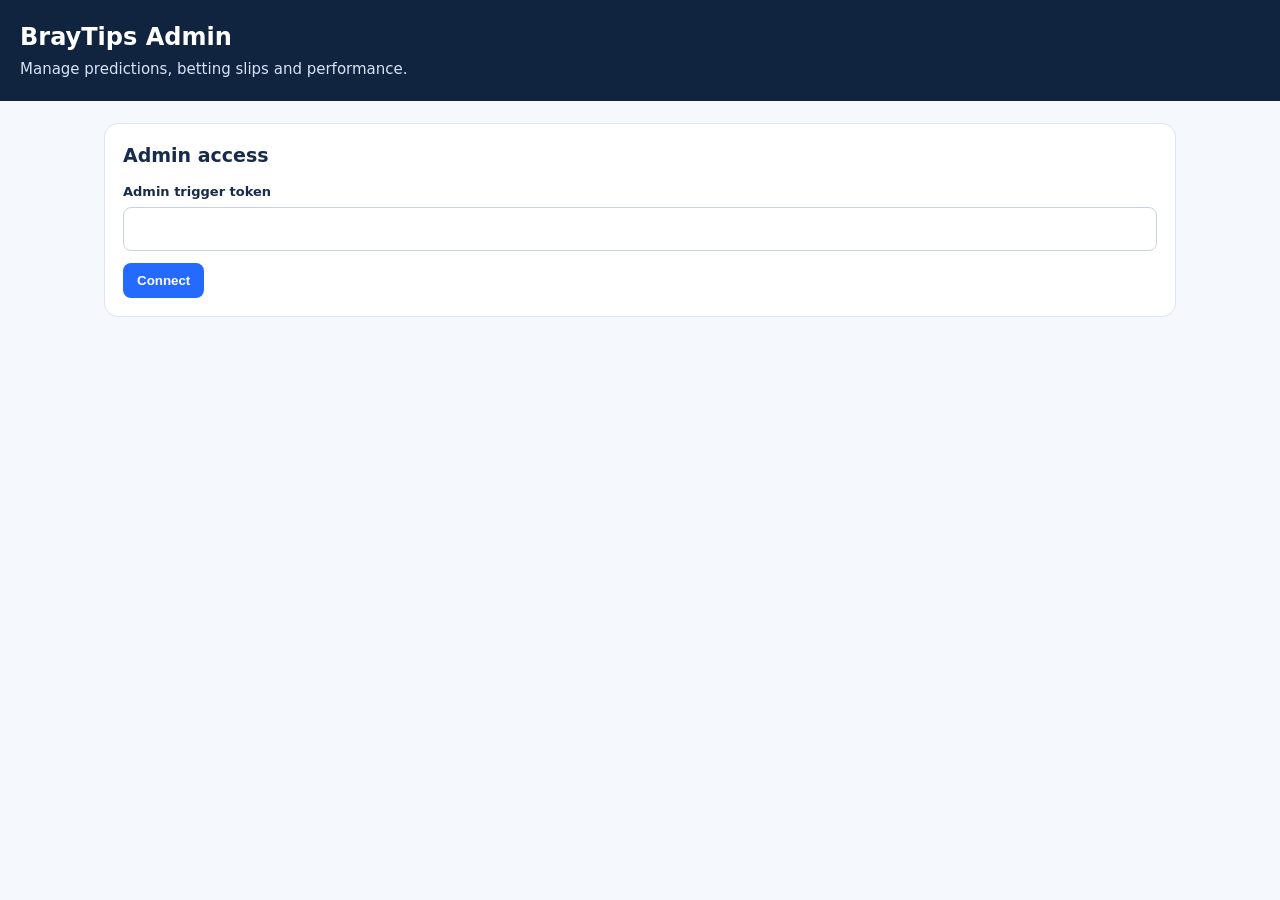
==== commit f95348ba: "Update admin.html" ====
--- a/admin.html
+++ b/admin.html
@@ -1,913 +1,559 @@
-<!DOCTYPE html>
+<!doctype html>
 <html lang="en">
 <head>
-<meta charset="UTF-8">
-<meta name="viewport" content="width=device-width, initial-scale=1">
-<title>BrayTips | Admin Dashboard</title>
+<meta charset="utf-8">
+<meta name="viewport" content="width=device-width,initial-scale=1">
+<title>BrayTips Admin</title>
 <style>
-:root {
-  --navy: #10233f;
-  --blue: #246bfd;
-  --pale: #f3f7ff;
-  --white: #fff;
-  --text: #182230;
-  --muted: #667085;
-  --border: #dfe5ee;
-  --green: #16804a;
-  --red: #c62828;
-  --orange: #b45309;
-}
-* { box-sizing: border-box; }
-body {
-  margin: 0;
-  background: #f4f7fb;
-  color: var(--text);
-  font-family: Arial, sans-serif;
-}
-header {
-  background: var(--navy);
-  color: white;
-  padding: 22px 16px;
-}
-.header-inner, main {
-  width: min(1200px, 94%);
-  margin: auto;
-}
-header h1 { margin: 0 0 5px; }
-header p { margin: 0; color: #d6e2f5; }
-main { padding: 24px 0 50px; }
-.card {
-  background: white;
-  border: 1px solid var(--border);
-  border-radius: 14px;
-  padding: 20px;
-  margin-bottom: 20px;
-  box-shadow: 0 3px 12px #10233f08;
-}
-h2 { margin: 0 0 16px; font-size: 21px; }
-h3 { margin: 0 0 12px; font-size: 17px; }
-p { line-height: 1.5; }
-.muted { color: var(--muted); }
-.grid {
-  display: grid;
-  grid-template-columns: repeat(3, minmax(0, 1fr));
-  gap: 14px;
-}
-.stat {
-  background: var(--pale);
-  border: 1px solid #e2eaff;
-  border-radius: 10px;
-  padding: 16px;
-}
-.stat strong {
-  display: block;
-  font-size: 28px;
-  color: var(--navy);
-  margin-top: 8px;
-}
-.row {
-  display: grid;
-  grid-template-columns: repeat(2, minmax(0, 1fr));
-  gap: 14px;
-}
-.field { margin-bottom: 14px; }
-label {
-  display: block;
-  font-weight: 700;
-  font-size: 13px;
-  margin-bottom: 6px;
-}
-input, select, textarea {
-  width: 100%;
-  border: 1px solid #cfd7e3;
-  border-radius: 8px;
-  padding: 11px;
-  font: inherit;
-  background: white;
-  color: var(--text);
-}
-textarea { min-height: 90px; resize: vertical; }
-button {
-  border: 0;
-  border-radius: 8px;
-  padding: 11px 15px;
-  font-weight: 700;
-  font-size: 14px;
-  cursor: pointer;
-}
-button:disabled { opacity: .55; cursor: not-allowed; }
-.btn-primary { background: var(--blue); color: white; }
-.btn-dark { background: var(--navy); color: white; }
-.btn-light { background: #edf2f8; color: var(--navy); }
-.btn-green { background: #e5f7ed; color: #126b3d; }
-.btn-red { background: #ffebeb; color: #a51d1d; }
-.actions {
-  display: flex;
-  gap: 9px;
-  flex-wrap: wrap;
-  align-items: center;
-}
-.notice {
-  display: none;
-  border-radius: 8px;
-  padding: 12px;
-  margin: 12px 0;
-  line-height: 1.5;
-  overflow-wrap: anywhere;
-}
-.notice.show { display: block; }
-.notice.success { background: #e8f7ee; color: #146c3b; }
-.notice.error { background: #ffeded; color: #a51d1d; }
-.notice.info { background: #eaf1ff; color: #1749a2; }
-.checkbox {
-  display: flex;
-  gap: 8px;
-  align-items: center;
-  font-weight: 400;
-}
-.checkbox input { width: auto; }
-.table-wrap { overflow-x: auto; }
-table {
-  width: 100%;
-  border-collapse: collapse;
-  min-width: 700px;
-}
-th, td {
-  border-bottom: 1px solid var(--border);
-  padding: 11px 9px;
-  text-align: left;
-  vertical-align: top;
-  font-size: 13px;
-}
-th { background: #f7f9fc; }
-td .actions { gap: 5px; }
-td button { padding: 7px 9px; font-size: 12px; }
-.badge {
-  display: inline-block;
-  border-radius: 20px;
-  padding: 4px 8px;
-  font-size: 11px;
-  font-weight: 700;
-  background: #edf2f8;
-}
-.badge.green { background: #e1f6e9; color: #116b39; }
-.badge.orange { background: #fff1d6; color: #8a5100; }
-.hidden { display: none !important; }
-small { color: var(--muted); }
-@media(max-width:700px) {
-  .grid { grid-template-columns: 1fr; }
-  .row { grid-template-columns: 1fr; }
-  .card { padding: 15px; }
-  .actions button { flex: 1 1 auto; }
-}
+:root{--navy:#10233f;--blue:#246bfd;--pale:#f3f7ff;--border:#dce5f1;--muted:#61718a}
+*{box-sizing:border-box}
+body{margin:0;background:#f5f8fc;color:#172b4d;font:15px/1.45 system-ui,Arial,sans-serif}
+header{background:var(--navy);color:white;padding:20px}
+header h1{margin:0;font-size:24px}
+header p{margin:4px 0 0;color:#d7e3f6}
+main{max-width:1100px;margin:22px auto;padding:0 14px}
+.panel{background:white;border:1px solid var(--border);border-radius:14px;padding:18px;margin-bottom:16px}
+h2{font-size:19px;margin:0 0 14px}
+.grid{display:grid;grid-template-columns:repeat(2,minmax(0,1fr));gap:12px}
+.wide{grid-column:1/-1}
+label{display:block;font-size:13px;font-weight:700;margin-bottom:5px}
+input,select,textarea{width:100%;min-width:0;border:1px solid #c7d2e3;border-radius:8px;padding:10px;font:inherit;background:white;color:#172b4d}
+textarea{min-height:80px;resize:vertical}
+button{border:0;border-radius:8px;padding:10px 14px;background:var(--blue);color:white;font-weight:700;cursor:pointer}
+button.secondary{background:#eaf0f8;color:#203650}
+button.danger{background:#b42318}
+.actions{display:flex;gap:8px;flex-wrap:wrap;margin-top:12px}
+.muted{color:var(--muted);font-size:13px}
+.message{padding:10px;border-radius:8px;background:#eef4ff;margin:12px 0;overflow-wrap:anywhere}
+.hidden{display:none!important}
+table{width:100%;border-collapse:collapse;font-size:13px}
+th,td{text-align:left;padding:9px;border-bottom:1px solid var(--border);vertical-align:top}
+th{background:#f5f8fc}
+.tablewrap{overflow:auto}
+.cards{display:grid;grid-template-columns:repeat(4,minmax(0,1fr));gap:10px}
+.stat{background:#f4f7fc;border-radius:10px;padding:12px}
+.stat strong{display:block;font-size:22px}
+.pill{display:inline-block;background:#eaf0f8;border-radius:999px;padding:3px 8px;font-size:12px}
+.fixture{display:flex;align-items:center;gap:8px}
+.badge{width:26px;height:26px;object-fit:contain;flex:0 0 26px}
+.selection-row{display:grid;grid-template-columns:minmax(0,1fr) 110px auto;gap:8px;align-items:end;margin:10px 0}
+@media(max-width:650px){.grid,.cards{grid-template-columns:1fr}.wide{grid-column:auto}.selection-row{grid-template-columns:1fr 100px}.selection-row button{grid-column:1/-1}}
 </style>
 </head>
 <body>
-
 <header>
-  <div class="header-inner">
-    <h1>BrayTips Admin</h1>
-    <p>Manage fixtures, predictions, publishing and results.</p>
-  </div>
+<h1>BrayTips Admin</h1>
+<p>Manage predictions, betting slips and performance.</p>
 </header>
 
 <main>
-  <section id="loginCard" class="card">
-    <h2>Administrator login</h2>
-    <p class="muted">Enter your existing BrayTips admin trigger token.</p>
-
-    <form id="loginForm">
-      <div class="field">
-        <label for="adminToken">Admin token</label>
-        <input id="adminToken" type="password" autocomplete="current-password" required>
-      </div>
-      <button class="btn-primary" type="submit" id="loginButton">Sign in</button>
-    </form>
-    <div id="loginStatus" class="notice" role="status" aria-live="polite"></div>
-  </section>
-
-  <div id="adminPanel" class="hidden">
-    <section class="card">
-      <div class="actions" style="justify-content:space-between">
-        <div>
-          <h2 style="margin-bottom:5px">Dashboard</h2>
-          <p class="muted" style="margin-top:0">BrayTips automation and prediction management.</p>
-        </div>
-        <button id="logoutButton" class="btn-light" type="button">Log out</button>
-      </div>
-
-      <div id="pageStatus" class="notice" role="status" aria-live="polite"></div>
-
-      <div class="grid">
-        <div class="stat">
-          Total fixtures
-          <strong id="fixtureCount">0</strong>
-        </div>
-        <div class="stat">
-          Total predictions
-          <strong id="predictionCount">0</strong>
-        </div>
-        <div class="stat">
-          Published predictions
-          <strong id="publishedCount">0</strong>
-        </div>
-      </div>
-
-      <h3 style="margin-top:22px">Automation controls</h3>
-      <p class="muted">
-        Enrichment fetches supporting team data. Prediction generation uses
-        saved data and creates draft predictions. Review them before publishing.
-        API-Football requests are limited, so run enrichment sparingly.
-      </p>
-
-      <div class="actions">
-        <button class="btn-dark" id="enrichButton" type="button">Enrich Match Data</button>
-        <button class="btn-primary" id="generateButton" type="button">Generate Predictions</button>
-        <button class="btn-light" id="refreshButton" type="button">Refresh Data</button>
-      </div>
-
-      <div id="automationStatus" class="notice" role="status" aria-live="polite"></div>
-    </section>
-
-    <section class="card">
-      <h2 id="formTitle">Create prediction</h2>
-      <p class="muted">Save a prediction and review it before publishing.</p>
-
-      <form id="predictionForm">
-        <input type="hidden" id="predictionId">
-
-        <div class="field">
-          <label for="matchId">Fixture</label>
-          <select id="matchId">
-            <option value="">No linked fixture</option>
-          </select>
-        </div>
-
-        <div class="row">
-          <div class="field">
-            <label for="predictionDate">Prediction date</label>
-            <input id="predictionDate" type="date" required>
-          </div>
-          <div class="field">
-            <label for="category">Category</label>
-            <select id="category" required>
-              <option value="2_odds">2 Odds</option>
-              <option value="5_odds">5 Odds</option>
-              <option value="10_odds">10 Odds</option>
-              <option value="over_under">Over/Under</option>
-              <option value="daily_3_team">Daily 3-Team</option>
-              <option value="single">Single Prediction</option>
-            </select>
-          </div>
-        </div>
-
-        <div class="row">
-          <div class="field">
-            <label for="market">Market</label>
-            <select id="market" required>
-              <option value="1x2">Match Result (1X2)</option>
-              <option value="double_chance">Double Chance</option>
-              <option value="draw_no_bet">Draw No Bet</option>
-              <option value="over_under">Over/Under Goals</option>
-              <option value="btts">Both Teams To Score</option>
-              <option value="team_goals">Team Goals</option>
-              <option value="other">Other</option>
-            </select>
-          </div>
-          <div class="field">
-            <label for="selection">Selection</label>
-            <input id="selection" required placeholder="e.g. Home win or Over 1.5 goals">
-          </div>
-        </div>
-
-        <div class="row">
-          <div class="field">
-            <label for="odds">Decimal odds</label>
-            <input id="odds" type="number" min="1.01" max="1000" step="0.01" required placeholder="e.g. 1.85">
-          </div>
-          <div class="field">
-            <label for="probability">Estimated probability (%)</label>
-            <input id="probability" type="number" min="1" max="99" step="1" placeholder="e.g. 65">
-          </div>
-        </div>
-
-        <div class="row">
-          <div class="field">
-            <label for="confidence">Confidence</label>
-            <select id="confidence">
-              <option value="low">Low</option>
-              <option value="medium" selected>Medium</option>
-              <option value="high">High</option>
-            </select>
-          </div>
-          <div class="field">
-            <label for="result">Result</label>
-            <select id="result">
-              <option value="pending">Pending</option>
-              <option value="won">Won</option>
-              <option value="lost">Lost</option>
-              <option value="void">Void</option>
-            </select>
-          </div>
-        </div>
-
-        <div class="field">
-          <label for="reasoning">Reasoning / analysis</label>
-          <textarea id="reasoning" placeholder="Explain the supporting form, statistics and reasoning."></textarea>
-        </div>
-
-        <label class="checkbox field">
-          <input id="published" type="checkbox">
-          Publish this prediction immediately
-        </label>
-
-        <div class="actions">
-          <button class="btn-primary" type="submit" id="saveButton">Save prediction</button>
-          <button class="btn-light" type="button" id="cancelEditButton">Clear form</button>
-        </div>
-      </form>
-
-      <div id="formStatus" class="notice" role="status" aria-live="polite"></div>
-    </section>
-
-    <section class="card">
-      <h2>Manage predictions</h2>
-      <div class="actions" style="margin-bottom:12px">
-        <select id="predictionFilter" aria-label="Filter predictions" style="max-width:240px">
-          <option value="all">All predictions</option>
-          <option value="published">Published</option>
-          <option value="draft">Drafts</option>
-          <option value="pending">Pending results</option>
-        </select>
-      </div>
-      <div class="table-wrap">
-        <table>
-          <thead>
-            <tr>
-              <th>Fixture</th>
-              <th>Market / Selection</th>
-              <th>Odds</th>
-              <th>Category</th>
-              <th>Status</th>
-              <th>Result</th>
-              <th>Actions</th>
-            </tr>
-          </thead>
-          <tbody id="predictionsTable">
-            <tr><td colspan="7">Sign in to load predictions.</td></tr>
-          </tbody>
-        </table>
-      </div>
-    </section>
-
-    <section class="card">
-      <h2>Available fixtures</h2>
-      <div class="table-wrap">
-        <table>
-          <thead>
-            <tr>
-              <th>Date / Time</th>
-              <th>Fixture</th>
-              <th>League</th>
-              <th>Saved team data</th>
-            </tr>
-          </thead>
-          <tbody id="fixturesTable">
-            <tr><td colspan="4">No fixtures loaded.</td></tr>
-          </tbody>
-        </table>
-      </div>
-    </section>
-  </div>
+<section class="panel" id="loginPanel">
+<h2>Admin access</h2>
+<label for="token">Admin trigger token</label>
+<input id="token" type="password" autocomplete="current-password">
+<div class="actions"><button id="connect">Connect</button></div>
+</section>
+
+<div id="app" class="hidden">
+<div id="message" class="message" aria-live="polite">Connected.</div>
+
+<section class="panel">
+<h2>Dashboard</h2>
+<div class="cards" id="stats"></div>
+<div class="actions">
+<button id="refresh" class="secondary">Refresh data</button>
+<button id="import" class="secondary">Import fixtures</button>
+<button id="enrich" class="secondary">Enrich next fixture</button>
+<button id="generate" class="secondary">Generate draft predictions</button>
+</div>
+</section>
+
+<section class="panel">
+<h2>Create or edit prediction</h2>
+<form id="predictionForm">
+<input type="hidden" id="predictionId">
+<div class="grid">
+<div class="wide">
+<label for="match">Fixture</label>
+<select id="match"><option value="">Choose fixture</option></select>
+</div>
+<div>
+<label for="date">Prediction date</label>
+<input id="date" type="date" required>
+</div>
+<div>
+<label for="category">Category</label>
+<select id="category">
+<option value="winner_team">Match result</option>
+<option value="over_under">Over/Under</option>
+<option value="other">Other</option>
+</select>
+</div>
+<div>
+<label for="market">Market</label>
+<select id="market">
+<option>1X2</option>
+<option>Double chance</option>
+<option>Draw no bet</option>
+<option>Over/Under 1.5</option>
+<option>Over/Under 2.5</option>
+<option>Over/Under 3.5</option>
+<option>Both teams to score</option>
+<option>Team goals</option>
+<option>Other</option>
+</select>
+</div>
+<div>
+<label for="selection">Selection</label>
+<input id="selection" required placeholder="e.g. Over 2.5 goals">
+</div>
+<div>
+<label for="odds">Bookmaker odds</label>
+<input id="odds" type="number" min="1.01" step="0.01" placeholder="e.g. 1.85">
+</div>
+<div>
+<label for="bookmaker">Bookmaker</label>
+<input id="bookmaker" placeholder="e.g. Betika">
+</div>
+<div>
+<label for="probability">Estimated probability (%)</label>
+<input id="probability" type="number" min="0" max="100" step="0.1">
+</div>
+<div>
+<label for="confidence">Confidence</label>
+<select id="confidence">
+<option>Medium</option><option>High</option><option>Low</option>
+</select>
+</div>
+<div>
+<label for="result">Result</label>
+<select id="result">
+<option value="pending">Pending</option>
+<option value="won">Won</option>
+<option value="lost">Lost</option>
+<option value="void">Void</option>
+</select>
+</div>
+<div class="wide">
+<label for="reasoning">Analysis / notes</label>
+<textarea id="reasoning"></textarea>
+</div>
+<div class="wide">
+<label><input id="publishPrediction" type="checkbox" style="width:auto"> Publish prediction</label>
+</div>
+</div>
+<div class="actions">
+<button type="submit">Save prediction</button>
+<button type="button" id="clearPrediction" class="secondary">Clear</button>
+</div>
+</form>
+</section>
+
+<section class="panel">
+<h2>Build a slip</h2>
+<p class="muted">Add saved predictions, confirm the actual odds, and calculate the combined price. Target odds are guides; the actual combined odds depend on your selections.</p>
+
+<div class="grid">
+<div>
+<label for="slipCategory">Slip category</label>
+<select id="slipCategory">
+<option value="2_odds">2 odds</option>
+<option value="5_odds">5 odds</option>
+<option value="10_odds">10 odds</option>
+<option value="over_under">Over/Under</option>
+</select>
+</div>
+<div>
+<label for="slipDate">Slip date</label>
+<input id="slipDate" type="date">
+</div>
+<div>
+<label for="slipTitle">Slip title</label>
+<input id="slipTitle" placeholder="Daily picks">
+</div>
+<div>
+<label for="slipBookmaker">Bookmaker</label>
+<input id="slipBookmaker" placeholder="Bookmaker checked">
+</div>
+<div class="wide">
+<label for="slipNotes">Notes</label>
+<input id="slipNotes" placeholder="Odds checked at 09:15 EAT">
+</div>
+</div>
+
+<div style="margin-top:14px">
+<label for="predictionPicker">Add saved prediction</label>
+<select id="predictionPicker"><option value="">Select prediction</option></select>
+<div class="actions"><button type="button" id="addSelection">Add selection</button></div>
+</div>
+
+<div id="slipSelections"></div>
+<div class="message">
+<strong>Combined odds: <span id="combinedOdds">—</span></strong>
+<span id="targetNote" class="muted"></span>
+</div>
+<div class="actions">
+<button type="button" id="saveSlip">Save draft</button>
+<button type="button" id="publishSlip">Publish slip</button>
+<button type="button" id="clearSlip" class="secondary">Clear slip</button>
+</div>
+</section>
+
+<section class="panel">
+<h2>Predictions</h2>
+<div class="tablewrap">
+<table>
+<thead><tr><th>Fixture / selection</th><th>Market</th><th>Odds</th><th>Status</th><th>Actions</th></tr></thead>
+<tbody id="predictionsTable"></tbody>
+</table>
+</div>
+</section>
+
+<section class="panel">
+<h2>Saved slips</h2>
+<div class="tablewrap">
+<table>
+<thead><tr><th>Slip</th><th>Combined odds</th><th>Status</th><th>Published</th><th>Actions</th></tr></thead>
+<tbody id="slipsTable"></tbody>
+</table>
+</div>
+</section>
+
+<section class="panel">
+<h2>Performance tracker</h2>
+<div id="performance"></div>
+</section>
+</div>
 </main>
 
 <script>
 (() => {
-  "use strict";
-
-  const API_BASE = "https://braytips-api.mushbrayden.workers.dev";
-
-  const $ = id => document.getElementById(id);
-
-  let adminToken = "";
-  let matches = [];
-  let predictions = [];
-  let busy = false;
-
-  function escapeHTML(value) {
-    return String(value ?? "").replace(/[&<>"']/g, char => ({
-      "&": "&amp;",
-      "<": "&lt;",
-      ">": "&gt;",
-      '"': "&quot;",
-      "'": "&#39;"
-    })[char]);
+"use strict";
+
+const API = "https://braytips-api.mushbrayden.workers.dev";
+const $ = id => document.getElementById(id);
+let data = {matches:[],predictions:[],slips:[],selections:[]};
+let slipItems = [];
+
+function token(){return $("token").value.trim();}
+function say(message,bad=false){
+  $("message").textContent=message;
+  $("message").style.background=bad?"#fff0f0":"#eef4ff";
+}
+function escapeHtml(value){
+  return String(value??"").replace(/[&<>"']/g,c=>({
+    "&":"&amp;","<":"&lt;",">":"&gt;",'"':"&quot;","'":"&#39;"
+  }[c]));
+}
+function today(){
+  return new Intl.DateTimeFormat("en-CA",{
+    timeZone:"Africa/Nairobi",
+    year:"numeric",month:"2-digit",day:"2-digit"
+  }).format(new Date());
+}
+async function api(path,options={}){
+  const response=await fetch(API+path,{
+    ...options,
+    headers:{
+      "Content-Type":"application/json",
+      "x-admin-token":token(),
+      ...(options.headers||{})
+    }
+  });
+  const raw=await response.text();
+  let result;
+  try{result=raw?JSON.parse(raw):{};}
+  catch{throw new Error("The server returned an invalid response.");}
+  if(!response.ok||result.success===false){
+    throw new Error(result.error||`Request failed (${response.status}).`);
   }
-
-  function notify(id, message, type = "info") {
-    const el = $(id);
-    if (!el) return;
-    el.textContent = message;
-    el.className = "notice show " + type;
+  return result;
+}
+function fixtureLabel(m){
+  return `${m.home_team||"Home"} vs ${m.away_team||"Away"} · ${m.league||""} · ${String(m.kickoff_at||"").replace("T"," ").slice(0,16)}`;
+}
+function fixture(id){return data.matches.find(m=>String(m.id)===String(id));}
+function prediction(id){return data.predictions.find(p=>String(p.id)===String(id));}
+
+async function refresh(){
+  const result=await api("/api/admin/data");
+  data={
+    matches:result.matches||[],
+    predictions:result.predictions||[],
+    slips:result.slips||[],
+    selections:result.selections||[]
+  };
+  renderAll();
+  await renderPerformance();
+}
+function renderAll(){
+  $("match").innerHTML='<option value="">Choose fixture</option>'+
+    data.matches.map(m=>`<option value="${escapeHtml(m.id)}">${escapeHtml(fixtureLabel(m))}</option>`).join("");
+
+  $("predictionPicker").innerHTML='<option value="">Select prediction</option>'+
+    data.predictions.map(p=>{
+      const m=fixture(p.match_id);
+      return `<option value="${escapeHtml(p.id)}">${escapeHtml(m?fixtureLabel(m):p.market)} — ${escapeHtml(p.selection)}${p.decimal_odds?` @ ${Number(p.decimal_odds).toFixed(2)}`:" — odds needed"}</option>`;
+    }).join("");
+
+  const publishedPredictions=data.predictions.filter(p=>p.is_published).length;
+  const publishedSlips=data.slips.filter(s=>s.is_published).length;
+
+  $("stats").innerHTML=[
+    ["Fixtures",data.matches.length],
+    ["Predictions",data.predictions.length],
+    ["Published picks",publishedPredictions],
+    ["Published slips",publishedSlips]
+  ].map(s=>`<div class="stat"><strong>${s[1]}</strong><span class="muted">${s[0]}</span></div>`).join("");
+
+  $("predictionsTable").innerHTML=data.predictions.map(p=>{
+    const m=fixture(p.match_id);
+    const name=m?fixtureLabel(m):"Standalone pick";
+    return `<tr>
+      <td><div class="fixture">
+      ${m?.home_logo?`<img class="badge" src="${escapeHtml(m.home_logo)}" alt="">`:""}
+      <div><strong>${escapeHtml(name)}</strong><br>${escapeHtml(p.selection)}</div>
+      ${m?.away_logo?`<img class="badge" src="${escapeHtml(m.away_logo)}" alt="">`:""}
+      </div></td>
+      <td>${escapeHtml(p.market||p.category||"")}</td>
+      <td>${p.decimal_odds?Number(p.decimal_odds).toFixed(2):"—"}<br><span class="muted">${escapeHtml(p.bookmaker||"")}</span></td>
+      <td><span class="pill">${p.is_published?"Published":"Draft"} · ${escapeHtml(p.result||"pending")}</span></td>
+      <td><div class="actions">
+      <button class="secondary" data-edit="${escapeHtml(p.id)}">Edit</button>
+      <button class="secondary" data-toggle="${escapeHtml(p.id)}">${p.is_published?"Unpublish":"Publish"}</button>
+      <button class="secondary" data-settle="${escapeHtml(p.id)}" data-result="won">Won</button>
+      <button class="secondary" data-settle="${escapeHtml(p.id)}" data-result="lost">Lost</button>
+      <button class="secondary" data-settle="${escapeHtml(p.id)}" data-result="void">Void</button>
+      <button class="danger" data-delete="${escapeHtml(p.id)}">Delete</button>
+      </div></td></tr>`;
+  }).join("")||'<tr><td colspan="5">No predictions saved.</td></tr>';
+
+  $("slipsTable").innerHTML=data.slips.map(s=>`
+    <tr>
+    <td><strong>${escapeHtml(s.title||s.category||"Slip")}</strong><br><span class="muted">${escapeHtml(s.slip_date||"")}</span></td>
+    <td>${Number(s.combined_odds||0).toFixed(2)}</td>
+    <td>${escapeHtml(s.status||"pending")}</td>
+    <td>${s.is_published?"Yes":"No"}</td>
+    <td><div class="actions">
+    <button class="secondary" data-slip-toggle="${escapeHtml(s.id)}">${s.is_published?"Unpublish":"Publish"}</button>
+    <button class="secondary" data-slip-settle="${escapeHtml(s.id)}" data-status="won">Won</button>
+    <button class="secondary" data-slip-settle="${escapeHtml(s.id)}" data-status="lost">Lost</button>
+    <button class="secondary" data-slip-settle="${escapeHtml(s.id)}" data-status="void">Void</button>
+    <button class="danger" data-slip-delete="${escapeHtml(s.id)}">Delete</button>
+    </div></td></tr>
+  `).join("")||'<tr><td colspan="5">No slips saved.</td></tr>';
+
+  renderSlipItems();
+}
+async function renderPerformance(){
+  try{
+    const result=await fetch(API+"/api/performance");
+    const body=await result.json();
+    const p=body.predictions||{},s=body.slips||{};
+    $("performance").innerHTML=`<div class="cards">
+      <div class="stat"><strong>${p.win_rate==null?"—":p.win_rate+"%"}</strong><span class="muted">Pick win rate</span></div>
+      <div class="stat"><strong>${p.settled??0}</strong><span class="muted">Settled picks</span></div>
+      <div class="stat"><strong>${s.win_rate==null?"—":s.win_rate+"%"}</strong><span class="muted">Slip win rate</span></div>
+      <div class="stat"><strong>${s.settled??0}</strong><span class="muted">Settled slips</span></div>
+    </div>`;
+  }catch(e){$("performance").textContent="Performance data unavailable.";}
+}
+function clearPrediction(){
+  $("predictionForm").reset();
+  $("predictionId").value="";
+  $("date").value=today();
+  $("result").value="pending";
+}
+function editPrediction(id){
+  const p=prediction(id);
+  if(!p)return;
+  $("predictionId").value=p.id;
+  $("match").value=p.match_id||"";
+  $("date").value=p.prediction_date||today();
+  $("category").value=p.category||"winner_team";
+  $("market").value=p.market||"Other";
+  $("selection").value=p.selection||"";
+  $("odds").value=p.decimal_odds??"";
+  $("bookmaker").value=p.bookmaker||"";
+  $("probability").value=p.estimated_probability==null?"":Number(p.estimated_probability)*100;
+  $("confidence").value=p.confidence_label||"Medium";
+  $("result").value=p.result||"pending";
+  $("reasoning").value=p.reasoning||"";
+  $("publishPrediction").checked=!!p.is_published;
+  $("predictionForm").scrollIntoView({behavior:"smooth"});
+}
+function renderSlipItems(){
+  $("slipSelections").innerHTML=slipItems.map((item,i)=>{
+    const p=prediction(item.id);
+    const m=p?fixture(p.match_id):null;
+    return `<div class="selection-row">
+      <div><strong>${escapeHtml(m?fixtureLabel(m):p?.market||"Selection")}</strong><br><span class="muted">${escapeHtml(p?.selection||"")}</span></div>
+      <div><label for="slipOdd${i}">Odds</label><input id="slipOdd${i}" type="number" min="1.01" step="0.01" value="${escapeHtml(item.odds??"")}" data-odd-index="${i}"></div>
+      <button type="button" class="danger" data-remove-index="${i}">Remove</button>
+    </div>`;
+  }).join("");
+
+  const odds=slipItems.map(x=>Number(x.odds));
+  const valid=odds.length>0&&odds.every(x=>Number.isFinite(x)&&x>1);
+  const combined=valid?odds.reduce((a,b)=>a*b,1):null;
+  $("combinedOdds").textContent=combined===null?"—":combined.toFixed(2);
+
+  const category=$("slipCategory").value;
+  const target={"2_odds":2,"5_odds":5,"10_odds":10}[category];
+  $("targetNote").textContent=target?`Target ${target.toFixed(2)}; actual odds may differ.`:"";
+}
+function clearSlip(){slipItems=[];renderSlipItems();}
+async function saveSlip(publish){
+  if(!slipItems.length)throw new Error("Add a selection first.");
+  const odds={};
+  for(const item of slipItems){
+    const n=Number(item.odds);
+    if(!Number.isFinite(n)||n<=1)throw new Error("Enter valid odds for every selection.");
+    odds[item.id]=n;
   }
 
-  function clearNotice(id) {
-    const el = $(id);
-    if (el) {
-      el.textContent = "";
-      el.className = "notice";
-    }
-  }
-
-  async function api(path, options = {}) {
-    const headers = new Headers(options.headers || {});
-    headers.set("x-admin-token", adminToken);
-    headers.set("Accept", "application/json");
-
-    if (options.body !== undefined) {
-      headers.set("Content-Type", "application/json");
-    }
-
-    const response = await fetch(API_BASE + path, {
-      ...options,
-      headers
+  const result=await api("/api/admin/slips",{
+    method:"POST",
+    body:JSON.stringify({
+      category:$("slipCategory").value,
+      slip_date:$("slipDate").value||today(),
+      title:$("slipTitle").value,
+      bookmaker:$("slipBookmaker").value,
+      notes:$("slipNotes").value,
+      prediction_ids:slipItems.map(x=>x.id),
+      selection_odds:odds,
+      is_published:publish
+    })
+  });
+
+  say(`${publish?"Published":"Saved draft"} — combined odds ${Number(result.combined_odds).toFixed(2)}.`);
+  clearSlip();
+  await refresh();
+}
+
+$("connect").addEventListener("click",async()=>{
+  try{
+    await refresh();
+    $("app").classList.remove("hidden");
+    $("loginPanel").classList.add("hidden");
+    say("Connected.");
+  }catch(e){say(e.message,true);}
+});
+$("refresh").addEventListener("click",async()=>{try{await refresh();say("Data refreshed.");}catch(e){say(e.message,true);}});
+$("clearPrediction").addEventListener("click",clearPrediction);
+$("predictionForm").addEventListener("submit",async e=>{
+  e.preventDefault();
+  try{
+    const value=$("probability").value;
+    await api("/api/admin/predictions",{
+      method:"POST",
+      body:JSON.stringify({
+        id:$("predictionId").value||undefined,
+        match_id:$("match").value||null,
+        prediction_date:$("date").value,
+        category:$("category").value,
+        market:$("market").value,
+        selection:$("selection").value,
+        decimal_odds:$("odds").value===""?null:Number($("odds").value),
+        bookmaker:$("bookmaker").value,
+        estimated_probability:value===""?null:Number(value)/100,
+        confidence_label:$("confidence").value,
+        result:$("result").value,
+        reasoning:$("reasoning").value,
+        is_published:$("publishPrediction").checked
+      })
     });
-
-    const raw = await response.text();
-    let data;
-
-    try {
-      data = raw ? JSON.parse(raw) : {};
-    } catch {
-      throw new Error("The server returned an unreadable response.");
-    }
-
-    if (!response.ok || data.success === false) {
-      throw new Error(data.error || data.message || `Request failed (${response.status}).`);
-    }
-
-    return data;
-  }
-
-  function fixtureName(match) {
-    const home = match.home_team || match.home_name || match.homeTeam || "Home team";
-    const away = match.away_team || match.away_name || match.awayTeam || "Away team";
-    return `${home} vs ${away}`;
-  }
-
-  function matchId(match) {
-    return String(match.id ?? match.match_id ?? "");
-  }
-
-  function predictionMatchId(prediction) {
-    return String(prediction.match_id ?? prediction.fixture_id ?? "");
-  }
-
-  function getFixture(id) {
-    return matches.find(match => matchId(match) === String(id));
-  }
-
-  function predictionFixtureName(prediction) {
-    const fixture = getFixture(predictionMatchId(prediction));
-    if (fixture) return fixtureName(fixture);
-
-    return prediction.fixture_name ||
-      prediction.match_name ||
-      prediction.fixture ||
-      "Unlinked prediction";
-  }
-
-  function formatDate(value) {
-    if (!value) return "—";
-    const date = new Date(value);
-    if (Number.isNaN(date.getTime())) return String(value);
-    return date.toLocaleString("en-KE", {
-      timeZone: "Africa/Nairobi",
-      dateStyle: "medium",
-      timeStyle: "short"
-    });
-  }
-
-  function setBusy(button, isBusy, busyText, originalText) {
-    button.disabled = isBusy;
-    button.textContent = isBusy ? busyText : originalText;
-  }
-
-  async function loadAdminData() {
-    clearNotice("pageStatus");
-
-    const data = await api("/api/admin/data");
-
-    const payload = data.data || data;
-    matches = Array.isArray(payload.matches) ? payload.matches : [];
-    predictions = Array.isArray(payload.predictions) ? payload.predictions : [];
-
-    $("fixtureCount").textContent = matches.length;
-    $("predictionCount").textContent = predictions.length;
-    $("publishedCount").textContent = predictions.filter(p =>
-      p.published === true || p.is_published === true
-    ).length;
-
-    renderFixtureOptions();
-    renderFixtures();
-    renderPredictions();
-  }
-
-  function renderFixtureOptions() {
-    const select = $("matchId");
-    const currentValue = select.value;
-
-    select.innerHTML =
-      '<option value="">No linked fixture</option>' +
-      matches.map(match => `
-        <option value="${escapeHTML(matchId(match))}">
-          ${escapeHTML(fixtureName(match))} — ${escapeHTML(match.league_name || match.league || "")}
-        </option>
-      `).join("");
-
-    if (matches.some(match => matchId(match) === currentValue)) {
-      select.value = currentValue;
-    }
-  }
-
-  function renderFixtures() {
-    const tbody = $("fixturesTable");
-
-    if (!matches.length) {
-      tbody.innerHTML = '<tr><td colspan="4">No fixtures found.</td></tr>';
-      return;
-    }
-
-    tbody.innerHTML = matches.map(match => {
-      const hasData = !!(
-        match.home_form ||
-        match.away_form ||
-        match.home_position != null ||
-        match.away_position != null
-      );
-
-      const savedData = hasData
-        ? `Home form: ${escapeHTML(match.home_form || "—")}<br>
-           Away form: ${escapeHTML(match.away_form || "—")}<br>
-           Positions: ${escapeHTML(match.home_position ?? "—")} / ${escapeHTML(match.away_position ?? "—")}`
-        : '<span class="badge orange">Needs enrichment</span>';
-
-      return `
-        <tr>
-          <td>${escapeHTML(formatDate(match.kickoff || match.match_date || match.date))}</td>
-          <td><strong>${escapeHTML(fixtureName(match))}</strong></td>
-          <td>${escapeHTML(match.league_name || match.league || "—")}</td>
-          <td>${savedData}</td>
-        </tr>
-      `;
-    }).join("");
-  }
-
-  function renderPredictions() {
-    const tbody = $("predictionsTable");
-    const filter = $("predictionFilter").value;
-
-    let list = [...predictions];
-
-    if (filter === "published") {
-      list = list.filter(p => p.published === true || p.is_published === true);
-    } else if (filter === "draft") {
-      list = list.filter(p => p.published !== true && p.is_published !== true);
-    } else if (filter === "pending") {
-      list = list.filter(p => (p.result || p.status || "pending") === "pending");
-    }
-
-    if (!list.length) {
-      tbody.innerHTML = '<tr><td colspan="7">No predictions in this category.</td></tr>';
-      return;
-    }
-
-    tbody.innerHTML = list.map(p => {
-      const id = p.id;
-      const isPublished = p.published === true || p.is_published === true;
-      const result = p.result || p.status || "pending";
-
-      return `
-        <tr>
-          <td>
-            <strong>${escapeHTML(predictionFixtureName(p))}</strong>
-            <br><small>${escapeHTML(p.prediction_date || p.date || "—")}</small>
-          </td>
-          <td>
-            ${escapeHTML(p.market || "—")}
-            <br><strong>${escapeHTML(p.selection || p.pick || "—")}</strong>
-          </td>
-          <td>${escapeHTML(p.odds ?? "—")}</td>
-          <td>${escapeHTML(p.category || "—")}</td>
-          <td>
-            <span class="badge ${isPublished ? "green" : "orange"}">
-              ${isPublished ? "Published" : "Draft"}
-            </span>
-          </td>
-          <td>${escapeHTML(result)}</td>
-          <td>
-            <div class="actions">
-              <button class="btn-light" data-action="edit" data-id="${escapeHTML(id)}">Edit</button>
-              <button class="${isPublished ? "btn-light" : "btn-green"}"
-                data-action="publish" data-id="${escapeHTML(id)}">
-                ${isPublished ? "Unpublish" : "Publish"}
-              </button>
-              <button class="btn-light" data-action="settle" data-id="${escapeHTML(id)}">Settle</button>
-              <button class="btn-red" data-action="delete" data-id="${escapeHTML(id)}">Delete</button>
-            </div>
-          </td>
-        </tr>
-      `;
-    }).join("");
-  }
-
-  function clearForm() {
-    $("predictionForm").reset();
-    $("predictionId").value = "";
-    $("formTitle").textContent = "Create prediction";
-    $("saveButton").textContent = "Save prediction";
-    $("predictionDate").value = new Date().toLocaleDateString("en-CA", {
-      timeZone: "Africa/Nairobi"
-    });
-    clearNotice("formStatus");
-  }
-
-  function editPrediction(id) {
-    const p = predictions.find(item => String(item.id) === String(id));
-    if (!p) return;
-
-    $("predictionId").value = p.id;
-    $("matchId").value = predictionMatchId(p);
-    $("predictionDate").value = String(p.prediction_date || p.date || "").slice(0, 10);
-    $("category").value = p.category || "single";
-    $("market").value = p.market || "1x2";
-    $("selection").value = p.selection || p.pick || "";
-    $("odds").value = p.odds ?? "";
-    $("probability").value = p.probability ?? p.estimated_probability ?? "";
-    $("confidence").value = p.confidence || "medium";
-    $("result").value = p.result || "pending";
-    $("reasoning").value = p.reasoning || p.analysis || "";
-    $("published").checked = p.published === true || p.is_published === true;
-
-    $("formTitle").textContent = "Edit prediction";
-    $("saveButton").textContent = "Update prediction";
-    $("formTitle").scrollIntoView({ behavior: "smooth", block: "start" });
-  }
-
-  async function savePrediction(event) {
-    event.preventDefault();
-    clearNotice("formStatus");
-
-    const id = $("predictionId").value;
-    const payload = {
-      ...(id ? { id } : {}),
-      match_id: $("matchId").value || null,
-      prediction_date: $("predictionDate").value,
-      category: $("category").value,
-      market: $("market").value,
-      selection: $("selection").value.trim(),
-      odds: Number($("odds").value),
-      probability: $("probability").value === ""
-        ? null
-        : Number($("probability").value),
-      confidence: $("confidence").value,
-      result: $("result").value,
-      reasoning: $("reasoning").value.trim(),
-      published: $("published").checked
-    };
-
-    if (!Number.isFinite(payload.odds) || payload.odds < 1.01) {
-      notify("formStatus", "Enter valid decimal odds of at least 1.01.", "error");
-      return;
-    }
-
-    const button = $("saveButton");
-    const oldText = button.textContent;
-    setBusy(button, true, "Saving...", oldText);
-
-    try {
-      await api("/api/admin/predictions", {
-        method: "POST",
-        body: JSON.stringify(payload)
-      });
-
-      notify("formStatus", "Prediction saved successfully.", "success");
-      clearForm();
-      await loadAdminData();
-      notify("pageStatus", "Prediction data refreshed.", "success");
-    } catch (error) {
-      notify("formStatus", error.message, "error");
-    } finally {
-      setBusy(button, false, oldText, oldText);
-    }
-  }
-
-  async function togglePublication(id) {
-    const p = predictions.find(item => String(item.id) === String(id));
-    if (!p) return;
-
-    const isPublished = p.published === true || p.is_published === true;
-    const payload = {
-      ...p,
-      id: p.id,
-      published: !isPublished
-    };
-
-    try {
-      await api("/api/admin/predictions", {
-        method: "POST",
-        body: JSON.stringify(payload)
-      });
-
-      notify("pageStatus", isPublished ? "Prediction unpublished." : "Prediction published.", "success");
-      await loadAdminData();
-    } catch (error) {
-      notify("pageStatus", error.message, "error");
-    }
-  }
-
-  async function settlePrediction(id) {
-    const p = predictions.find(item => String(item.id) === String(id));
-    if (!p) return;
-
-    const answer = prompt("Enter result: won, lost, void or pending", p.result || "pending");
-    if (answer === null) return;
-
-    const result = answer.trim().toLowerCase();
-    if (!["won", "lost", "void", "pending"].includes(result)) {
-      notify("pageStatus", "Invalid result. Use won, lost, void or pending.", "error");
-      return;
-    }
-
-    try {
-      await api("/api/admin/predictions/settle", {
-        method: "POST",
-        body: JSON.stringify({ id, result })
-      });
-
-      notify("pageStatus", "Prediction result updated.", "success");
-      await loadAdminData();
-    } catch (error) {
-      notify("pageStatus", error.message, "error");
-    }
-  }
-
-  async function deletePrediction(id) {
-    if (!confirm("Delete this prediction permanently?")) return;
-
-    try {
-      await api("/api/admin/predictions/delete", {
-        method: "POST",
-        body: JSON.stringify({ id })
-      });
-
-      notify("pageStatus", "Prediction deleted.", "success");
-      await loadAdminData();
-    } catch (error) {
-      notify("pageStatus", error.message, "error");
-    }
-  }
-
-  async function runAutomation(path, button, busyText, confirmText) {
-    if (busy) return;
-    if (!confirm(confirmText)) return;
-
-    busy = true;
-    clearNotice("automationStatus");
-
-    const originalText = button.textContent;
-    setBusy(button, true, busyText, originalText);
-
-    try {
-      const result = await api(path, {
-        method: "POST",
-        body: JSON.stringify({})
-      });
-
-      const details = [];
-
-      for (const key of [
-        "message",
-        "summary",
-        "processed",
-        "enriched",
-        "updated",
-        "created",
-        "generated",
-        "skipped",
-        "failed"
-      ]) {
-        if (result[key] !== undefined && result[key] !== null) {
-          details.push(typeof result[key] === "object"
-            ? `${key}: ${JSON.stringify(result[key])}`
-            : `${key}: ${result[key]}`);
-        }
-      }
-
-      let message = "Operation completed.";
-      if (details.length) message += " " + details.join(" · ");
-
-      notify("automationStatus", message, "success");
-
-      await loadAdminData();
-    } catch (error) {
-      notify("automationStatus", error.message, "error");
-    } finally {
-      busy = false;
-      setBusy(button, false, busyText, originalText);
-    }
-  }
-
-  async function login(event) {
-    event.preventDefault();
-    adminToken = $("adminToken").value.trim();
-
-    if (!adminToken) {
-      notify("loginStatus", "Enter your admin token.", "error");
-      return;
-    }
-
-    const button = $("loginButton");
-    button.disabled = true;
-    button.textContent = "Checking...";
-
-    try {
-      await api("/api/admin/data");
-      $("loginCard").classList.add("hidden");
-      $("adminPanel").classList.remove("hidden");
-      await loadAdminData();
-      notify("pageStatus", "Admin connected successfully.", "success");
-    } catch (error) {
-      adminToken = "";
-      notify("loginStatus", error.message, "error");
-    } finally {
-      button.disabled = false;
-      button.textContent = "Sign in";
-    }
-  }
-
-  function logout() {
-    adminToken = "";
-    $("adminToken").value = "";
-    $("adminPanel").classList.add("hidden");
-    $("loginCard").classList.remove("hidden");
-    clearNotice("loginStatus");
-    clearNotice("pageStatus");
-    clearNotice("automationStatus");
-  }
-
-  $("loginForm").addEventListener("submit", login);
-  $("predictionForm").addEventListener("submit", savePrediction);
-  $("refreshButton").addEventListener("click", async () => {
-    const button = $("refreshButton");
-    const oldText = button.textContent;
-    setBusy(button, true, "Refreshing...", oldText);
-
-    try {
-      await loadAdminData();
-      notify("pageStatus", "Dashboard data refreshed.", "success");
-    } catch (error) {
-      notify("pageStatus", error.message, "error");
-    } finally {
-      setBusy(button, false, oldText, oldText);
-    }
-  });
-
-  $("enrichButton").addEventListener("click", () => {
-    runAutomation(
-      "/api/enrich-upcoming",
-      $("enrichButton"),
-      "Enriching...",
-      "Enrich one upcoming match using API-Football? This uses your daily API request allowance."
-    );
-  });
-
-  $("generateButton").addEventListener("click", () => {
-    runAutomation(
-      "/api/generate-predictions",
-      $("generateButton"),
-      "Generating...",
-      "Generate draft predictions from the match data currently saved in BrayTips? Predictions may be skipped if data is missing or the recommendation is not strong enough."
-    );
-  });
-
-  $("cancelEditButton").addEventListener("click", clearForm);
-  $("logoutButton").addEventListener("click", logout);
-  $("predictionFilter").addEventListener("change", renderPredictions);
-
-  $("predictionsTable").addEventListener("click", event => {
-    const button = event.target.closest("button[data-action]");
-    if (!button) return;
-
-    const { action, id } = button.dataset;
-
-    if (action === "edit") editPrediction(id);
-    if (action === "publish") togglePublication(id);
-    if (action === "settle") settlePrediction(id);
-    if (action === "delete") deletePrediction(id);
-  });
-
-  clearForm();
+    say("Prediction saved.");
+    clearPrediction();
+    await refresh();
+  }catch(e){say(e.message,true);}
+});
+$("addSelection").addEventListener("click",()=>{
+  const id=$("predictionPicker").value;
+  if(!id)return say("Select a prediction first.",true);
+  if(slipItems.some(x=>x.id===id))return say("Already added.",true);
+  const p=prediction(id);
+  slipItems.push({id,odds:p?.decimal_odds??""});
+  renderSlipItems();
+});
+$("slipSelections").addEventListener("input",e=>{
+  const i=e.target.dataset.oddIndex;
+  if(i===undefined)return;
+  slipItems[Number(i)].odds=e.target.value;
+  const odds=slipItems.map(x=>Number(x.odds));
+  const valid=odds.length>0&&odds.every(x=>Number.isFinite(x)&&x>1);
+  $("combinedOdds").textContent=valid?odds.reduce((a,b)=>a*b,1).toFixed(2):"—";
+});
+$("slipSelections").addEventListener("click",e=>{
+  const i=e.target.dataset.removeIndex;
+  if(i===undefined)return;
+  slipItems.splice(Number(i),1);
+  renderSlipItems();
+});
+$("slipCategory").addEventListener("change",renderSlipItems);
+$("clearSlip").addEventListener("click",clearSlip);
+$("saveSlip").addEventListener("click",async()=>{try{await saveSlip(false);}catch(e){say(e.message,true);}});
+$("publishSlip").addEventListener("click",async()=>{try{await saveSlip(true);}catch(e){say(e.message,true);}});
+
+$("predictionsTable").addEventListener("click",async e=>{
+  const b=e.target.closest("button");
+  if(!b)return;
+  try{
+    if(b.dataset.edit)return editPrediction(b.dataset.edit);
+    if(b.dataset.toggle){
+      const p=prediction(b.dataset.toggle);
+      await api("/api/admin/predictions",{method:"POST",body:JSON.stringify({...p,is_published:!p.is_published})});
+    }
+    if(b.dataset.settle){
+      await api("/api/admin/predictions/settle",{method:"POST",body:JSON.stringify({id:b.dataset.settle,result:b.dataset.result})});
+    }
+    if(b.dataset.delete&&confirm("Delete this prediction?")){
+      await api("/api/admin/predictions/delete",{method:"POST",body:JSON.stringify({id:b.dataset.delete})});
+    }
+    await refresh();
+  }catch(err){say(err.message,true);}
+});
+$("slipsTable").addEventListener("click",async e=>{
+  const b=e.target.closest("button");
+  if(!b)return;
+  try{
+    if(b.dataset.slipToggle){
+      const s=data.slips.find(x=>String(x.id)===String(b.dataset.slipToggle));
+      await api("/api/admin/slips/update",{method:"POST",body:JSON.stringify({id:s.id,is_published:!s.is_published})});
+    }
+    if(b.dataset.slipSettle){
+      await api("/api/admin/slips/update",{method:"POST",body:JSON.stringify({id:b.dataset.slipSettle,status:b.dataset.status})});
+    }
+    if(b.dataset.slipDelete&&confirm("Delete this slip and its selections?")){
+      await api("/api/admin/slips/delete",{method:"POST",body:JSON.stringify({id:b.dataset.slipDelete})});
+    }
+    await refresh();
+    say("Slip updated.");
+  }catch(err){say(err.message,true);}
+});
+$("import").addEventListener("click",async()=>{
+  try{
+    const r=await api("/api/import-fixtures",{method:"POST"});
+    say(`Imported ${r.imported??0} fixtures.`);
+    await refresh();
+  }catch(e){say(e.message,true);}
+});
+$("enrich").addEventListener("click",async()=>{
+  try{
+    const r=await api("/api/enrich-upcoming?limit=1",{method:"POST"});
+    say(JSON.stringify(r.results||r));
+    await refresh();
+  }catch(e){say(e.message,true);}
+});
+$("generate").addEventListener("click",async()=>{
+  try{
+    const r=await api("/api/generate-predictions",{method:"POST"});
+    say(`Checked ${r.checked??0}; created ${r.created??0} draft predictions.`);
+    await refresh();
+  }catch(e){say(e.message,true);}
+});
+$("date").value=today();
+$("slipDate").value=today();
 })();
 </script>
 </body>
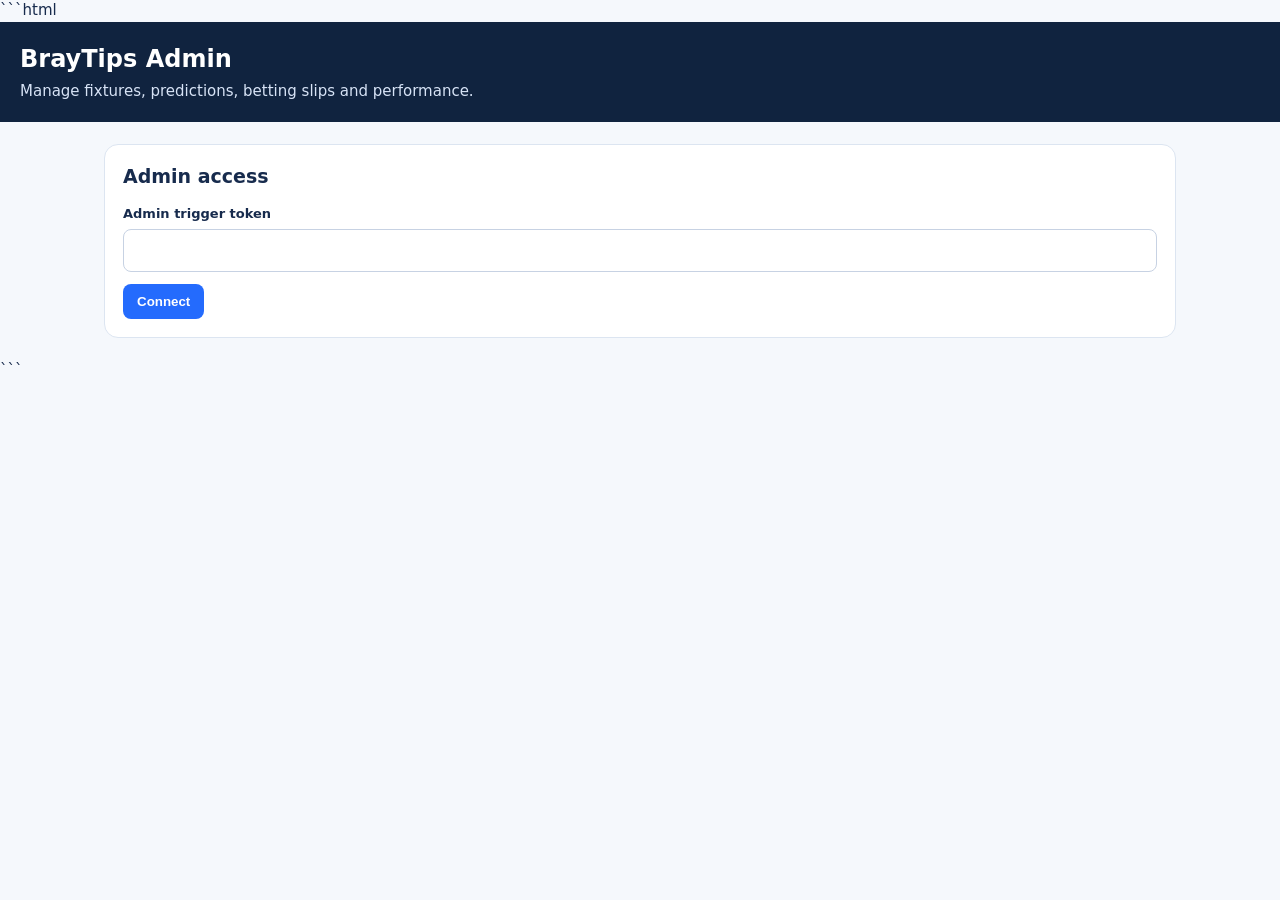
==== commit dd586066: "Update admin.html" ====
--- a/admin.html
+++ b/admin.html
@@ -1,3 +1,4 @@
+```html
 <!doctype html>
 <html lang="en">
 <head>
@@ -18,8 +19,10 @@
 .wide{grid-column:1/-1}
 label{display:block;font-size:13px;font-weight:700;margin-bottom:5px}
 input,select,textarea{width:100%;min-width:0;border:1px solid #c7d2e3;border-radius:8px;padding:10px;font:inherit;background:white;color:#172b4d}
+input[type=checkbox]{width:auto}
 textarea{min-height:80px;resize:vertical}
 button{border:0;border-radius:8px;padding:10px 14px;background:var(--blue);color:white;font-weight:700;cursor:pointer}
+button:disabled{opacity:.55;cursor:not-allowed}
 button.secondary{background:#eaf0f8;color:#203650}
 button.danger{background:#b42318}
 .actions{display:flex;gap:8px;flex-wrap:wrap;margin-top:12px}
@@ -37,13 +40,14 @@
 .fixture{display:flex;align-items:center;gap:8px}
 .badge{width:26px;height:26px;object-fit:contain;flex:0 0 26px}
 .selection-row{display:grid;grid-template-columns:minmax(0,1fr) 110px auto;gap:8px;align-items:end;margin:10px 0}
+.notice{padding:12px;border-radius:9px;background:#fff8e6;color:#654d12;font-size:13px;margin-bottom:12px}
 @media(max-width:650px){.grid,.cards{grid-template-columns:1fr}.wide{grid-column:auto}.selection-row{grid-template-columns:1fr 100px}.selection-row button{grid-column:1/-1}}
 </style>
 </head>
 <body>
 <header>
 <h1>BrayTips Admin</h1>
-<p>Manage predictions, betting slips and performance.</p>
+<p>Manage fixtures, predictions, betting slips and performance.</p>
 </header>
 
 <main>
@@ -68,6 +72,68 @@
 </div>
 </section>
 
+<!-- NEW: CUSTOM MATCH FORM -->
+<section class="panel">
+<h2>Add Custom Match</h2>
+<p class="muted">Use this when a fixture is missing from imported matches. Enter the kickoff time in Nairobi local time.</p>
+<div class="notice">Only add genuine upcoming fixtures. The saved match will appear in the fixture selector after the data refreshes.</div>
+
+<form id="customMatchForm">
+<div class="grid">
+<div>
+<label for="customHome">Home team *</label>
+<input id="customHome" maxlength="120" required placeholder="e.g. Arsenal">
+</div>
+<div>
+<label for="customAway">Away team *</label>
+<input id="customAway" maxlength="120" required placeholder="e.g. Chelsea">
+</div>
+<div>
+<label for="customLeague">League *</label>
+<input id="customLeague" maxlength="150" required list="leagueSuggestions" placeholder="Select or enter league">
+<datalist id="leagueSuggestions">
+<option>Premier League</option>
+<option>La Liga</option>
+<option>Serie A</option>
+<option>Bundesliga</option>
+<option>Ligue 1</option>
+<option>UEFA Champions League</option>
+<option>UEFA Europa League</option>
+<option>Primeira Liga</option>
+<option>Eredivisie</option>
+<option>Super Lig</option>
+<option>Saudi Pro League</option>
+<option>Kenyan Premier League</option>
+</datalist>
+</div>
+<div>
+<label for="customCountry">Country</label>
+<input id="customCountry" maxlength="100" placeholder="e.g. England">
+</div>
+<div>
+<label for="customDate">Match date *</label>
+<input id="customDate" type="date" required>
+</div>
+<div>
+<label for="customTime">Kickoff time (Nairobi) *</label>
+<input id="customTime" type="time" required>
+</div>
+<div>
+<label for="customHomeLogo">Home logo URL (optional)</label>
+<input id="customHomeLogo" type="url" placeholder="https://...">
+</div>
+<div>
+<label for="customAwayLogo">Away logo URL (optional)</label>
+<input id="customAwayLogo" type="url" placeholder="https://...">
+</div>
+</div>
+<div class="actions">
+<button id="saveCustomMatch" type="submit">Save custom match</button>
+<button id="clearCustomMatch" type="button" class="secondary">Clear form</button>
+</div>
+</form>
+</section>
+
 <section class="panel">
 <h2>Create or edit prediction</h2>
 <form id="predictionForm">
@@ -75,7 +141,7 @@
 <div class="grid">
 <div class="wide">
 <label for="match">Fixture</label>
-<select id="match"><option value="">Choose fixture</option></select>
+<select id="match" required><option value="">Choose fixture</option></select>
 </div>
 <div>
 <label for="date">Prediction date</label>
@@ -121,9 +187,7 @@
 </div>
 <div>
 <label for="confidence">Confidence</label>
-<select id="confidence">
-<option>Medium</option><option>High</option><option>Low</option>
-</select>
+<select id="confidence"><option>Medium</option><option>High</option><option>Low</option></select>
 </div>
 <div>
 <label for="result">Result</label>
@@ -139,7 +203,7 @@
 <textarea id="reasoning"></textarea>
 </div>
 <div class="wide">
-<label><input id="publishPrediction" type="checkbox" style="width:auto"> Publish prediction</label>
+<label><input id="publishPrediction" type="checkbox"> Publish prediction</label>
 </div>
 </div>
 <div class="actions">
@@ -151,8 +215,7 @@
 
 <section class="panel">
 <h2>Build a slip</h2>
-<p class="muted">Add saved predictions, confirm the actual odds, and calculate the combined price. Target odds are guides; the actual combined odds depend on your selections.</p>
-
+<p class="muted">Add published predictions, confirm the actual odds, and calculate the combined price. Actual combined odds depend on your selections.</p>
 <div class="grid">
 <div>
 <label for="slipCategory">Slip category</label>
@@ -163,30 +226,16 @@
 <option value="over_under">Over/Under</option>
 </select>
 </div>
-<div>
-<label for="slipDate">Slip date</label>
-<input id="slipDate" type="date">
-</div>
-<div>
-<label for="slipTitle">Slip title</label>
-<input id="slipTitle" placeholder="Daily picks">
-</div>
-<div>
-<label for="slipBookmaker">Bookmaker</label>
-<input id="slipBookmaker" placeholder="Bookmaker checked">
-</div>
-<div class="wide">
-<label for="slipNotes">Notes</label>
-<input id="slipNotes" placeholder="Odds checked at 09:15 EAT">
-</div>
-</div>
-
+<div><label for="slipDate">Slip date</label><input id="slipDate" type="date"></div>
+<div><label for="slipTitle">Slip title</label><input id="slipTitle" placeholder="Daily picks"></div>
+<div><label for="slipBookmaker">Bookmaker</label><input id="slipBookmaker" placeholder="Bookmaker checked"></div>
+<div class="wide"><label for="slipNotes">Notes</label><input id="slipNotes" placeholder="Odds checked at 09:15 EAT"></div>
+</div>
 <div style="margin-top:14px">
-<label for="predictionPicker">Add saved prediction</label>
+<label for="predictionPicker">Add published prediction</label>
 <select id="predictionPicker"><option value="">Select prediction</option></select>
 <div class="actions"><button type="button" id="addSelection">Add selection</button></div>
 </div>
-
 <div id="slipSelections"></div>
 <div class="message">
 <strong>Combined odds: <span id="combinedOdds">—</span></strong>
@@ -232,25 +281,33 @@
 
 const API = "https://braytips-api.mushbrayden.workers.dev";
 const $ = id => document.getElementById(id);
+
 let data = {matches:[],predictions:[],slips:[],selections:[]};
 let slipItems = [];
 
 function token(){return $("token").value.trim();}
+
 function say(message,bad=false){
   $("message").textContent=message;
   $("message").style.background=bad?"#fff0f0":"#eef4ff";
-}
+  $("message").style.color=bad?"#9b1c1c":"#172b4d";
+}
+
 function escapeHtml(value){
   return String(value??"").replace(/[&<>"']/g,c=>({
     "&":"&amp;","<":"&lt;",">":"&gt;",'"':"&quot;","'":"&#39;"
   }[c]));
 }
+
 function today(){
-  return new Intl.DateTimeFormat("en-CA",{
+  const parts=new Intl.DateTimeFormat("en-GB",{
     timeZone:"Africa/Nairobi",
     year:"numeric",month:"2-digit",day:"2-digit"
-  }).format(new Date());
-}
+  }).formatToParts(new Date());
+  const part=Object.fromEntries(parts.map(x=>[x.type,x.value]));
+  return `${part.year}-${part.month}-${part.day}`;
+}
+
 async function api(path,options={}){
   const response=await fetch(API+path,{
     ...options,
@@ -260,41 +317,60 @@
       ...(options.headers||{})
     }
   });
+
   const raw=await response.text();
   let result;
+
   try{result=raw?JSON.parse(raw):{};}
   catch{throw new Error("The server returned an invalid response.");}
+
   if(!response.ok||result.success===false){
     throw new Error(result.error||`Request failed (${response.status}).`);
   }
+
   return result;
 }
+
 function fixtureLabel(m){
-  return `${m.home_team||"Home"} vs ${m.away_team||"Away"} · ${m.league||""} · ${String(m.kickoff_at||"").replace("T"," ").slice(0,16)}`;
-}
-function fixture(id){return data.matches.find(m=>String(m.id)===String(id));}
-function prediction(id){return data.predictions.find(p=>String(p.id)===String(id));}
+  return `${m.home_team||"Home"} vs ${m.away_team||"Away"} · ${m.league_name||m.league||"League"} · ${String(m.kickoff_at||"").replace("T"," ").slice(0,16)}`;
+}
+
+function fixture(id){
+  return data.matches.find(m=>String(m.id)===String(id));
+}
+
+function prediction(id){
+  return data.predictions.find(p=>String(p.id)===String(id));
+}
 
 async function refresh(){
   const result=await api("/api/admin/data");
+
   data={
     matches:result.matches||[],
     predictions:result.predictions||[],
     slips:result.slips||[],
     selections:result.selections||[]
   };
+
   renderAll();
   await renderPerformance();
 }
+
 function renderAll(){
   $("match").innerHTML='<option value="">Choose fixture</option>'+
-    data.matches.map(m=>`<option value="${escapeHtml(m.id)}">${escapeHtml(fixtureLabel(m))}</option>`).join("");
-
-  $("predictionPicker").innerHTML='<option value="">Select prediction</option>'+
-    data.predictions.map(p=>{
-      const m=fixture(p.match_id);
-      return `<option value="${escapeHtml(p.id)}">${escapeHtml(m?fixtureLabel(m):p.market)} — ${escapeHtml(p.selection)}${p.decimal_odds?` @ ${Number(p.decimal_odds).toFixed(2)}`:" — odds needed"}</option>`;
-    }).join("");
+    data.matches
+      .filter(m=>m.match_status!=="cancelled")
+      .map(m=>`<option value="${escapeHtml(m.id)}">${escapeHtml(fixtureLabel(m))}</option>`)
+      .join("");
+
+  $("predictionPicker").innerHTML='<option value="">Select published prediction</option>'+
+    data.predictions
+      .filter(p=>p.is_published)
+      .map(p=>{
+        const m=fixture(p.match_id);
+        return `<option value="${escapeHtml(p.id)}">${escapeHtml(m?fixtureLabel(m):p.market)} — ${escapeHtml(p.selection)}${p.decimal_odds?` @ ${Number(p.decimal_odds).toFixed(2)}`:" — odds needed"}</option>`;
+      }).join("");
 
   const publishedPredictions=data.predictions.filter(p=>p.is_published).length;
   const publishedSlips=data.slips.filter(s=>s.is_published).length;
@@ -309,6 +385,7 @@
   $("predictionsTable").innerHTML=data.predictions.map(p=>{
     const m=fixture(p.match_id);
     const name=m?fixtureLabel(m):"Standalone pick";
+
     return `<tr>
       <td><div class="fixture">
       ${m?.home_logo?`<img class="badge" src="${escapeHtml(m.home_logo)}" alt="">`:""}
@@ -345,28 +422,118 @@
 
   renderSlipItems();
 }
+
 async function renderPerformance(){
   try{
-    const result=await fetch(API+"/api/performance");
-    const body=await result.json();
-    const p=body.predictions||{},s=body.slips||{};
+    const response=await fetch(API+"/api/performance");
+    const body=await response.json();
+
+    if(!response.ok||body.success===false)throw new Error("Performance unavailable");
+
+    const p=body.predictions||{};
+    const s=body.slips||{};
+
     $("performance").innerHTML=`<div class="cards">
-      <div class="stat"><strong>${p.win_rate==null?"—":p.win_rate+"%"}</strong><span class="muted">Pick win rate</span></div>
+      <div class="stat"><strong>${p.win_rate??0}%</strong><span class="muted">Pick win rate</span></div>
       <div class="stat"><strong>${p.settled??0}</strong><span class="muted">Settled picks</span></div>
-      <div class="stat"><strong>${s.win_rate==null?"—":s.win_rate+"%"}</strong><span class="muted">Slip win rate</span></div>
-      <div class="stat"><strong>${s.settled??0}</strong><span class="muted">Settled slips</span></div>
+      <div class="stat"><strong>${s.won??0}</strong><span class="muted">Winning slips</span></div>
+      <div class="stat"><strong>${s.pending??0}</strong><span class="muted">Pending slips</span></div>
     </div>`;
-  }catch(e){$("performance").textContent="Performance data unavailable.";}
-}
+  }catch(e){
+    $("performance").textContent="Performance data unavailable.";
+  }
+}
+
+/* Create a custom fixture using the new Worker route. */
+$("customMatchForm").addEventListener("submit",async e=>{
+  e.preventDefault();
+
+  const button=$("saveCustomMatch");
+  button.disabled=true;
+
+  try{
+    const home=$("customHome").value.trim();
+    const away=$("customAway").value.trim();
+    const date=$("customDate").value;
+    const time=$("customTime").value;
+
+    if(home.toLowerCase()===away.toLowerCase()){
+      throw new Error("Home and away teams must be different.");
+    }
+
+    if(!date||!time)throw new Error("Choose a match date and kickoff time.");
+
+    /*
+     * Kenya uses UTC+03:00. Constructing the ISO offset explicitly
+     * prevents the browser's own timezone from changing kickoff time.
+     */
+    const kickoff=new Date(`${date}T${time}:00+03:00`);
+
+    if(!Number.isFinite(kickoff.getTime())||kickoff.getTime()<=Date.now()){
+      throw new Error("Choose a future kickoff time in Nairobi time.");
+    }
+
+    for(const id of ["customHomeLogo","customAwayLogo"]){
+      const value=$(id).value.trim();
+      if(value){
+        let u;
+        try{u=new URL(value);}
+        catch{throw new Error("Enter a valid logo URL or leave it blank.");}
+        if(u.protocol!=="https:"){
+          throw new Error("Logo URLs must begin with https://.");
+        }
+      }
+    }
+
+    const result=await api("/api/admin/matches",{
+      method:"POST",
+      body:JSON.stringify({
+        home_team:home,
+        away_team:away,
+        league_name:$("customLeague").value.trim(),
+        country:$("customCountry").value.trim()||null,
+        kickoff_at:kickoff.toISOString(),
+        home_logo:$("customHomeLogo").value.trim()||null,
+        away_logo:$("customAwayLogo").value.trim()||null
+      })
+    });
+
+    $("customMatchForm").reset();
+    $("customDate").value=today();
+    $("customTime").value="15:00";
+
+    await refresh();
+
+    if(result.match?.id){
+      $("match").value=String(result.match.id);
+    }
+
+    say("Custom match saved successfully. It is now available in the fixture selector.");
+    $("match").scrollIntoView({behavior:"smooth",block:"center"});
+  }catch(err){
+    say(err.message||"Could not save the custom match.",true);
+  }finally{
+    button.disabled=false;
+  }
+});
+
+$("clearCustomMatch").addEventListener("click",()=>{
+  $("customMatchForm").reset();
+  $("customDate").value=today();
+  $("customTime").value="15:00";
+});
+
 function clearPrediction(){
   $("predictionForm").reset();
   $("predictionId").value="";
   $("date").value=today();
   $("result").value="pending";
 }
+
 function editPrediction(id){
   const p=prediction(id);
   if(!p)return;
+
   $("predictionId").value=p.id;
   $("match").value=p.match_id||"";
   $("date").value=p.prediction_date||today();
@@ -380,12 +547,15 @@
   $("result").value=p.result||"pending";
   $("reasoning").value=p.reasoning||"";
   $("publishPrediction").checked=!!p.is_published;
+
   $("predictionForm").scrollIntoView({behavior:"smooth"});
 }
+
 function renderSlipItems(){
   $("slipSelections").innerHTML=slipItems.map((item,i)=>{
     const p=prediction(item.id);
     const m=p?fixture(p.match_id):null;
+
     return `<div class="selection-row">
       <div><strong>${escapeHtml(m?fixtureLabel(m):p?.market||"Selection")}</strong><br><span class="muted">${escapeHtml(p?.selection||"")}</span></div>
       <div><label for="slipOdd${i}">Odds</label><input id="slipOdd${i}" type="number" min="1.01" step="0.01" value="${escapeHtml(item.odds??"")}" data-odd-index="${i}"></div>
@@ -396,66 +566,104 @@
   const odds=slipItems.map(x=>Number(x.odds));
   const valid=odds.length>0&&odds.every(x=>Number.isFinite(x)&&x>1);
   const combined=valid?odds.reduce((a,b)=>a*b,1):null;
+
   $("combinedOdds").textContent=combined===null?"—":combined.toFixed(2);
 
-  const category=$("slipCategory").value;
-  const target={"2_odds":2,"5_odds":5,"10_odds":10}[category];
-  $("targetNote").textContent=target?`Target ${target.toFixed(2)}; actual odds may differ.`:"";
-}
-function clearSlip(){slipItems=[];renderSlipItems();}
+  const target={"2_odds":2,"5_odds":5,"10_odds":10}[$("slipCategory").value];
+  $("targetNote").textContent=target?` Target ${target.toFixed(2)}; actual odds may differ.`:"";
+}
+
+function clearSlip(){
+  slipItems=[];
+  renderSlipItems();
+}
+
 async function saveSlip(publish){
   if(!slipItems.length)throw new Error("Add a selection first.");
-  const odds={};
-  for(const item of slipItems){
-    const n=Number(item.odds);
-    if(!Number.isFinite(n)||n<=1)throw new Error("Enter valid odds for every selection.");
-    odds[item.id]=n;
-  }
+
+  const selections=slipItems.map(item=>{
+    const odds=Number(item.odds);
+
+    if(!Number.isFinite(odds)||odds<=1){
+      throw new Error("Enter valid odds above 1.00 for every selection.");
+    }
+
+    return {
+      prediction_id:Number(item.id),
+      odds
+    };
+  });
 
   const result=await api("/api/admin/slips",{
     method:"POST",
     body:JSON.stringify({
       category:$("slipCategory").value,
       slip_date:$("slipDate").value||today(),
-      title:$("slipTitle").value,
-      bookmaker:$("slipBookmaker").value,
-      notes:$("slipNotes").value,
-      prediction_ids:slipItems.map(x=>x.id),
-      selection_odds:odds,
+      title:$("slipTitle").value.trim(),
+      bookmaker:$("slipBookmaker").value.trim(),
+      notes:$("slipNotes").value.trim(),
+      selections,
       is_published:publish
     })
   });
 
-  say(`${publish?"Published":"Saved draft"} — combined odds ${Number(result.combined_odds).toFixed(2)}.`);
+  const slip=result.slip||result;
+
+  say(`${publish?"Published":"Saved draft"}${slip.combined_odds?` — combined odds ${Number(slip.combined_odds).toFixed(2)}`:""}.`);
+
   clearSlip();
   await refresh();
 }
 
+/* Login */
 $("connect").addEventListener("click",async()=>{
   try{
     await refresh();
     $("app").classList.remove("hidden");
     $("loginPanel").classList.add("hidden");
     say("Connected.");
+  }catch(e){
+    say(e.message,true);
+  }
+});
+
+$("token").addEventListener("keydown",e=>{
+  if(e.key==="Enter")$("connect").click();
+});
+
+$("refresh").addEventListener("click",async()=>{
+  try{
+    await refresh();
+    say("Data refreshed.");
   }catch(e){say(e.message,true);}
 });
-$("refresh").addEventListener("click",async()=>{try{await refresh();say("Data refreshed.");}catch(e){say(e.message,true);}});
+
 $("clearPrediction").addEventListener("click",clearPrediction);
+
+/*
+ * The supplied Worker supports creating predictions and settling them.
+ * It does not yet provide an update-by-ID endpoint, so this handler
+ * blocks accidental duplicate creation when an existing prediction is edited.
+ */
 $("predictionForm").addEventListener("submit",async e=>{
   e.preventDefault();
-  try{
+
+  try{
+    if($("predictionId").value){
+      throw new Error("Editing an existing prediction requires a Worker update endpoint. Clear the form to create a new prediction instead.");
+    }
+
     const value=$("probability").value;
+
     await api("/api/admin/predictions",{
       method:"POST",
       body:JSON.stringify({
-        id:$("predictionId").value||undefined,
-        match_id:$("match").value||null,
+        match_id:$("match").value,
         prediction_date:$("date").value,
         category:$("category").value,
         market:$("market").value,
-        selection:$("selection").value,
+        selection:$("selection").value.trim(),
         decimal_odds:$("odds").value===""?null:Number($("odds").value),
-        bookmaker:$("bookmaker").value,
         estimated_probability:value===""?null:Number(value)/100,
         confidence_label:$("confidence").value,
         result:$("result").value,
@@ -463,98 +671,183 @@
         is_published:$("publishPrediction").checked
       })
     });
+
     say("Prediction saved.");
     clearPrediction();
     await refresh();
-  }catch(e){say(e.message,true);}
-});
+  }catch(e){
+    say(e.message,true);
+  }
+});
+
+/* Slip creation */
 $("addSelection").addEventListener("click",()=>{
   const id=$("predictionPicker").value;
-  if(!id)return say("Select a prediction first.",true);
-  if(slipItems.some(x=>x.id===id))return say("Already added.",true);
+
+  if(!id)return say("Select a published prediction first.",true);
+  if(slipItems.some(x=>x.id===id))return say("This prediction is already on the slip.",true);
+
   const p=prediction(id);
   slipItems.push({id,odds:p?.decimal_odds??""});
   renderSlipItems();
 });
+
 $("slipSelections").addEventListener("input",e=>{
   const i=e.target.dataset.oddIndex;
   if(i===undefined)return;
+
   slipItems[Number(i)].odds=e.target.value;
+
   const odds=slipItems.map(x=>Number(x.odds));
   const valid=odds.length>0&&odds.every(x=>Number.isFinite(x)&&x>1);
+
   $("combinedOdds").textContent=valid?odds.reduce((a,b)=>a*b,1).toFixed(2):"—";
 });
+
 $("slipSelections").addEventListener("click",e=>{
   const i=e.target.dataset.removeIndex;
   if(i===undefined)return;
+
   slipItems.splice(Number(i),1);
   renderSlipItems();
 });
+
 $("slipCategory").addEventListener("change",renderSlipItems);
 $("clearSlip").addEventListener("click",clearSlip);
-$("saveSlip").addEventListener("click",async()=>{try{await saveSlip(false);}catch(e){say(e.message,true);}});
-$("publishSlip").addEventListener("click",async()=>{try{await saveSlip(true);}catch(e){say(e.message,true);}});
-
+
+$("saveSlip").addEventListener("click",async()=>{
+  try{await saveSlip(false);}
+  catch(e){say(e.message,true);}
+});
+
+$("publishSlip").addEventListener("click",async()=>{
+  try{await saveSlip(true);}
+  catch(e){say(e.message,true);}
+});
+
+/* Prediction table actions */
 $("predictionsTable").addEventListener("click",async e=>{
   const b=e.target.closest("button");
   if(!b)return;
+
   try{
     if(b.dataset.edit)return editPrediction(b.dataset.edit);
+
     if(b.dataset.toggle){
-      const p=prediction(b.dataset.toggle);
-      await api("/api/admin/predictions",{method:"POST",body:JSON.stringify({...p,is_published:!p.is_published})});
-    }
+      throw new Error("Publishing or unpublishing an existing prediction requires a Worker update endpoint. No duplicate prediction was created.");
+    }
+
     if(b.dataset.settle){
-      await api("/api/admin/predictions/settle",{method:"POST",body:JSON.stringify({id:b.dataset.settle,result:b.dataset.result})});
-    }
+      await api("/api/admin/predictions/settle",{
+        method:"POST",
+        body:JSON.stringify({
+          id:b.dataset.settle,
+          result:b.dataset.result
+        })
+      });
+    }
+
     if(b.dataset.delete&&confirm("Delete this prediction?")){
-      await api("/api/admin/predictions/delete",{method:"POST",body:JSON.stringify({id:b.dataset.delete})});
-    }
+      await api("/api/admin/predictions/delete",{
+        method:"POST",
+        body:JSON.stringify({id:b.dataset.delete})
+      });
+    }
+
     await refresh();
-  }catch(err){say(err.message,true);}
-});
+  }catch(err){
+    say(err.message,true);
+  }
+});
+
+/* Slip table actions */
 $("slipsTable").addEventListener("click",async e=>{
   const b=e.target.closest("button");
   if(!b)return;
+
   try{
     if(b.dataset.slipToggle){
       const s=data.slips.find(x=>String(x.id)===String(b.dataset.slipToggle));
-      await api("/api/admin/slips/update",{method:"POST",body:JSON.stringify({id:s.id,is_published:!s.is_published})});
-    }
+      if(!s)throw new Error("Slip not found.");
+
+      await api("/api/admin/slips/update",{
+        method:"POST",
+        body:JSON.stringify({
+          id:s.id,
+          is_published:!s.is_published
+        })
+      });
+    }
+
     if(b.dataset.slipSettle){
-      await api("/api/admin/slips/update",{method:"POST",body:JSON.stringify({id:b.dataset.slipSettle,status:b.dataset.status})});
-    }
+      await api("/api/admin/slips/update",{
+        method:"POST",
+        body:JSON.stringify({
+          id:b.dataset.slipSettle,
+          status:b.dataset.status
+        })
+      });
+    }
+
     if(b.dataset.slipDelete&&confirm("Delete this slip and its selections?")){
-      await api("/api/admin/slips/delete",{method:"POST",body:JSON.stringify({id:b.dataset.slipDelete})});
-    }
+      await api("/api/admin/slips/delete",{
+        method:"POST",
+        body:JSON.stringify({id:b.dataset.slipDelete})
+      });
+    }
+
     await refresh();
     say("Slip updated.");
-  }catch(err){say(err.message,true);}
-});
+  }catch(err){
+    say(err.message,true);
+  }
+});
+
+/* Existing worker action routes */
 $("import").addEventListener("click",async()=>{
   try{
-    const r=await api("/api/import-fixtures",{method:"POST"});
-    say(`Imported ${r.imported??0} fixtures.`);
+    const r=await api("/api/import-fixtures",{
+      method:"POST",
+      body:JSON.stringify({date:today()})
+    });
+
+    const stats=r.result||{};
+    say(`Fixture import complete: ${stats.inserted??0} inserted, ${stats.updated??0} updated, ${stats.skipped??0} skipped.`);
     await refresh();
   }catch(e){say(e.message,true);}
 });
+
 $("enrich").addEventListener("click",async()=>{
   try{
-    const r=await api("/api/enrich-upcoming?limit=1",{method:"POST"});
-    say(JSON.stringify(r.results||r));
+    const r=await api("/api/enrich-upcoming",{
+      method:"POST"
+    });
+
+    say(`Enrichment complete: ${r.scanned??0} scanned, ${r.updated??0} updated.`);
     await refresh();
   }catch(e){say(e.message,true);}
 });
+
 $("generate").addEventListener("click",async()=>{
   try{
-    const r=await api("/api/generate-predictions",{method:"POST"});
-    say(`Checked ${r.checked??0}; created ${r.created??0} draft predictions.`);
+    const r=await api("/api/generate-predictions",{
+      method:"POST"
+    });
+
+    const stats=r.result||{};
+    say(`Prediction generation complete: ${stats.created??0} created, ${stats.skipped??0} skipped.`);
     await refresh();
   }catch(e){say(e.message,true);}
 });
+
+/* Initialise Nairobi-local dates. */
 $("date").value=today();
 $("slipDate").value=today();
+$("customDate").value=today();
+$("customTime").value="15:00";
+
 })();
 </script>
 </body>
 </html>
+```
